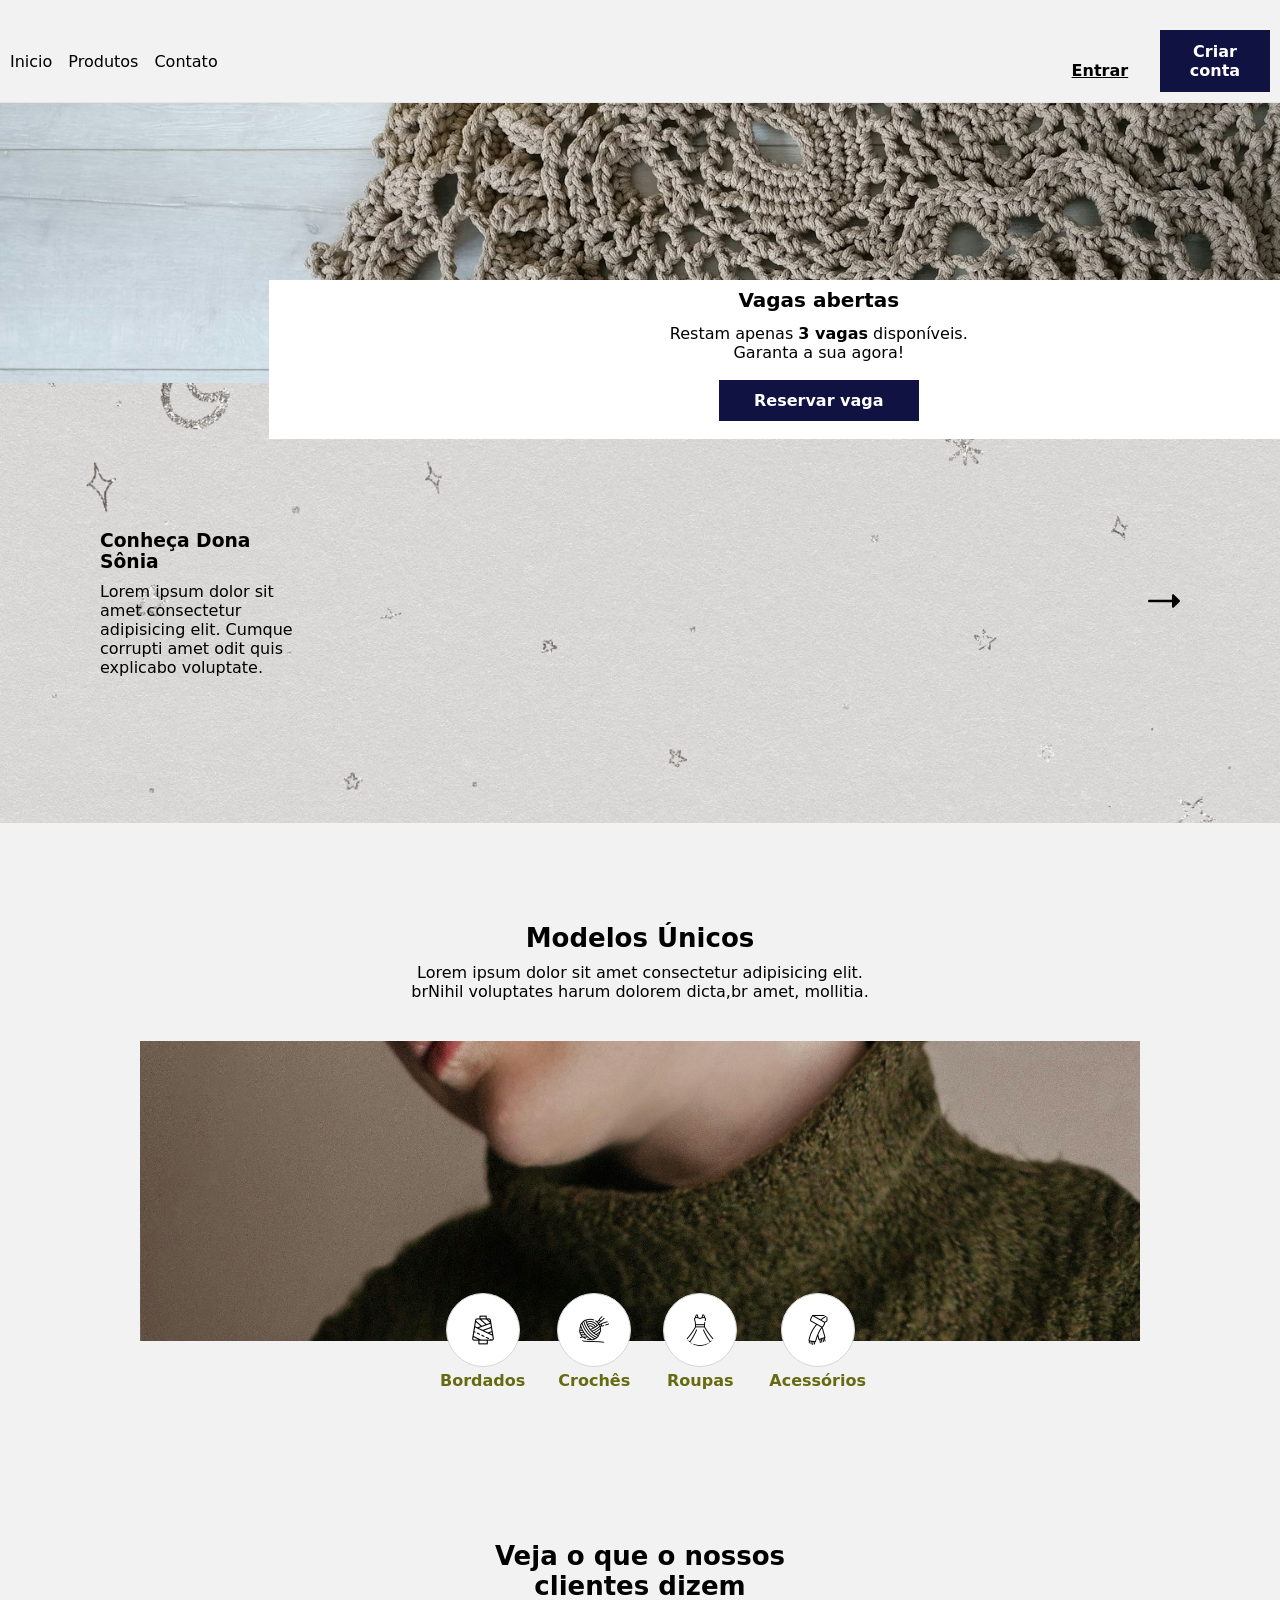
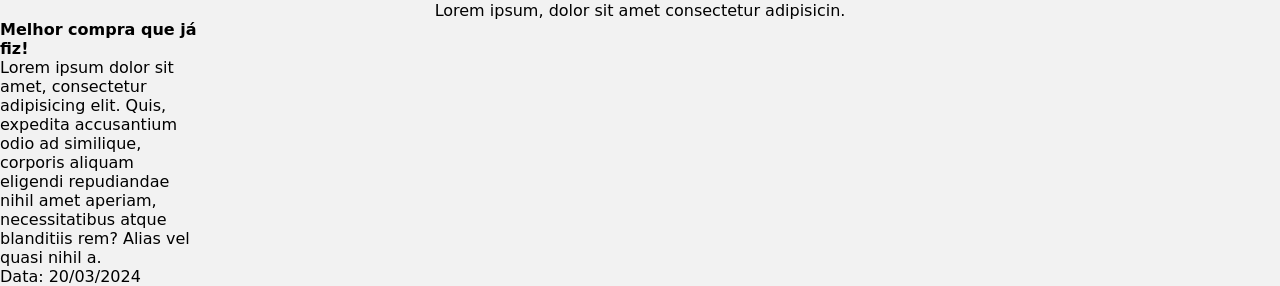
==== index.html @ 8e32d2d8 "passinho do jamal" ====
<!DOCTYPE html>
<html lang="pt-br">
<head>
    <meta charset="UTF-8">
    <meta http-equiv="X-UA-Compatible" content="IE=edge">
    <meta name="viewport" content="width=device-width, initial-scale=1.0">
    <script src="https://kit.fontawesome.com/988dc92aba.js" crossorigin="anonymous"></script>
    <link rel="stylesheet" href="estilo.css">
    <title>Dona Sônia</title>
</head>
<body>
    <header id="container_hero">
        <div class="left">
            <ul class="container_nav">
                <li><a href="#">Inicio</a></li>
                <li><a href="#">Produtos</a></li>
                <li><a href="#">Contato</a></li>
            </ul>
        </div>
        <div class="center_logo">
            <img src="img/8665705.jpg" alt="">
        </div>
        <div class="right">
            <a class="bt_entrar" href=""><button>Entrar</button></a>
            <a class="bt_criarConta" href=""><button>Criar conta</button></a>
        </div>
    </header>
    <main id="container_main">
        <div class="banner"></div><!--Fundo do Banner-->

        <!--Container vagas disponiveis-->
        <div class="container_vagas">
            <h4>Vagas abertas</h4>
            <p>Restam apenas <span class="dest_vagas">3 vagas</span> disponíveis. <br>
                Garanta a sua agora!
            </p>
            <a href="#" class="bt_medio"><button>Reservar vaga</button></a>
        </div> 
        <!--FIM Container vagas disponiveis-->

        <!--Container sobre-->
        <div class="container_sobre">
            <div class="left_textos">
                <h3>Conheça Dona Sônia</h3>
                <p>Lorem ipsum dolor sit amet consectetur adipisicing elit. Cumque corrupti amet odit quis explicabo voluptate.</p>
            </div>
            <div class="right_imgs">
                <ul class="imgs_sobre">
                    <li><img src="#" alt=""></li>
                    <li><img src="#" alt=""></li>
                    <li><img src="#" alt=""></li>
                </ul>
            </div>
            <span class="seta_direita"><img src="./img/arrow-alt-right.svg" alt="Seta direta de navegação"></span>
        </div>
        <!--Container modelos-->
        <div id="container_modelos">
            <div class="sub_text">
                <h3>Modelos Únicos</h3>
                <p>Lorem ipsum dolor sit amet consectetur adipisicing elit. <br>brNihil voluptates harum dolorem dicta,br amet, mollitia.</p>
            </div>

            <div class="img">
            <!--Carrosel de imagem dos produtos-->
            </div>

            <!--Container troca de imagem-->
            <div class="bt_modelos">
                <div id="bt_bordados" class="bt_icones">
                    <span class="icon"><img src="img/icones/bordados.png" alt=""></span>
                    <p>Bordados</p>
                </div>
                
                <div id="bt_croches" class="bt_icones">
                    <span class="icon"><img src="img/icones/wool.png" alt=""></span>
                    <p>Crochês</p>
                </div>

                <div id="bt_roupas" class="bt_icones">
                    <span class="icon"><img src="img/icones/dress.png" alt=""></span>
                    <p>Roupas</p>
                </div>

                <div id="bt_acessorios" class="bt_icones">
                    <span class="icon"><img src="img/icones/scarf.png" alt=""></span>
                    <p>Acessórios</p>
                </div>
            </div><!-- Fim bt modelos-->
            </div>
            <!-- Fim Container modelos-->

            <!--Container clientes-->
            <div id="container_clientes">
                <div class="sub_text">
                    <h3>Veja o que o nossos <br>clientes dizem</h3>
                    <p>Lorem ipsum, dolor sit amet consectetur adipisicin.</p>
                </div>
                <!--Container cards-->
                <div class="container_cards">
                    <div class="card_cliente"><!--Inicio card-->
                        <div class="img_info"><!--Lado esquerdo-->
                            <div class="header">
                                <span class="perfil"><img src="img/person.jpg" alt=""></span>
                                <span class="estrelas"><!--Icone esrelas--></span>
                            </div>
                            <img src="" alt="">
                        </div><!-- Fim Lado esquerdo-->
                        <div class="comentario"><!--Lado direito-->
                            <h4>Melhor compra que já fiz!</h4>
                            <p>Lorem ipsum dolor sit amet, consectetur adipisicing elit. Quis, expedita accusantium odio ad similique, corporis aliquam eligendi repudiandae nihil amet aperiam, necessitatibus atque blanditiis rem? Alias vel quasi nihil a.</p>
                            <span><p>Data: 20/03/2024</p></span>
                        </div><!--Fim Comentario e lado direito-->
                    </div><!--Fim Inicio card-->
                </div><!--Fim container_cards-->
            </div>
            <!--Fim Container clientes-->
    </main>
        
    <footer>

    </footer>
</body>
</html>
---- estilo.css ----
@charset "UTF-8";

*{
    margin: 0px;
    padding: 0px;
    font-family: system-ui, -apple-system, BlinkMacSystemFont, 'Segoe UI', Roboto, Oxygen, Ubuntu, Cantarell, 'Open Sans', 'Helvetica Neue', sans-serif;
}

body{
    max-width: 1600px;
    background-color: #F2F2F2;
    margin: 0 auto;
}

#container_hero{
    display: flex;
    justify-content: space-between;
    padding: 10px;
    align-items: center;
    border-bottom: 1px solid #E5E5E5;
    margin-top: 20px;
}

/*Esquerda - Menu*/
.container_nav{
    display: flex;
    gap: 1rem;
}

.container_nav li{
    list-style-type: none;
}

.container_nav li a{
    color: black;
    text-decoration: none;
}

.container_nav li a:hover{
    color: #191c80;
    font-weight: 600;
}

/*Centro - Logotipo*/
.center_logo img{
    width: 40px;
    border-radius: 99px;
}

/*Direita - Botões*/
.right button{
    color: white;
    border: none;
    padding: 10px;
    width: 110px;
    font-size: 16px;
    font-weight: 600;
}

.right .bt_entrar button{
    color: black;
    border: none;
    background-color: transparent;
    text-decoration: underline;
}

.right .bt_criarConta button{
    background-color: #101241;
    border: 2px solid #101241;
    transition: 0.5s;
}

.right .bt_criarConta button:hover{
    border: 2px solid #101241;
    background-color: transparent;
    color: #101241;
    font-weight: 600;
    cursor: pointer;
}

.right .bt_entrar button:hover{
    color: #191c80;
    cursor: pointer;
}

/*MAIN*/
/*Imagem banner topo*/
#container_main .banner{
    background-image: url(img/img-banner.jpg
    );
    background-size: cover;
    height: 280px;
    background-repeat: no-repeat;
    background-attachment: fixed;
    position: relative;
}

/*Seção Vagas disponiveis*/
.container_vagas{
    text-align: center;
    background-color: white;
    margin: 0 auto;
    padding: 8px 0px 18px 0px;
    position: absolute;
    top: 280px;
    left: 21%;
    width: 1100px;
}

.container_vagas .dest_vagas{
    font-weight: 600;
}

.container_vagas h4{
    font-size: 20px;
}

.container_vagas p{
    margin: 12px 0px 18px 0pc;
}

.container_vagas .bt_medio, .bt_medio button{
    width: 200px;
    cursor: pointer;
}

.container_vagas .bt_medio button{
    background-color: #101241;
    border: 1px solid #101241;
    color: white;
    padding: 10px 0px;
    font-size: 16px;
    font-weight: 600;
    transition: 0.5s;
}

.container_vagas .bt_medio button:hover{
    background-color: transparent;
    border: 1px solid #101241;
    color: #101241;
}

/*Seção Sobre Donia Sonia*/
.container_sobre .left_textos{
    width: 200px;
}

.container_sobre .left_textos p{
    margin-top: 10px;
}

/*Fundo com imagem*/
.container_sobre{
    background-image: url(img/background\ teste\ 2.jpg);
    background-position: center center;
    background-size: cover;
    background-repeat: no-repeat;
    display: flex;
    justify-content: space-between;
    padding: 0px 100px;
    height: 440px;
    align-items: center;
    margin-bottom: 100px;
}

.container_sobre ul{
    display: flex;
    gap: 1rem;
}

.container_sobre li{
    list-style-type: none;
}

.container_sobre .seta_direita img{
    width: 32px;
}

/*Seção Modelos*/
#container_modelos{
     width: 1000px;
     margin: 0 auto;
     position: relative;
}

#container_modelos h3{
    font-size: 26px;
}

#container_modelos .img{
    height: 300px;
    background-image: url(img/background\ modelos.jpg);
    background-position: top center;
    background-size: cover;
    position: relative;
}

#container_modelos .sub_text{
    text-align: center;
    margin-bottom: 40px;
}

#container_modelos .sub_text h3{
    margin-bottom: 10px;
}

.bt_modelos{
    display: flex;
    gap: 2rem;
    position: absolute;
    top: 370px;
    left: 30%;
}

.bt_modelos .bt_icones{
    text-align: center;
}

.bt_modelos .bt_icones img{
    width: 32px;
    margin: 0 auto;
    padding: 20px;
    border-radius: 99px;
    border: 1px solid #D6D6D6;
    background-color: white;
}

.bt_modelos .bt_icones p{
    font-weight: 600;
    color: #666A10;
}

/*Seção Clientes*/
#container_clientes{
    margin-top: 200px;
}

#container_clientes .sub_text{
    text-align: center;
}

#container_clientes .sub_text h3{
    font-size: 26px;
}

#container_clientes .card_cliente{
    display: flex;
    width: 200px;
}

#container_clientes .perfil img{
    width: 10%;
    border-radius: 99px;
}
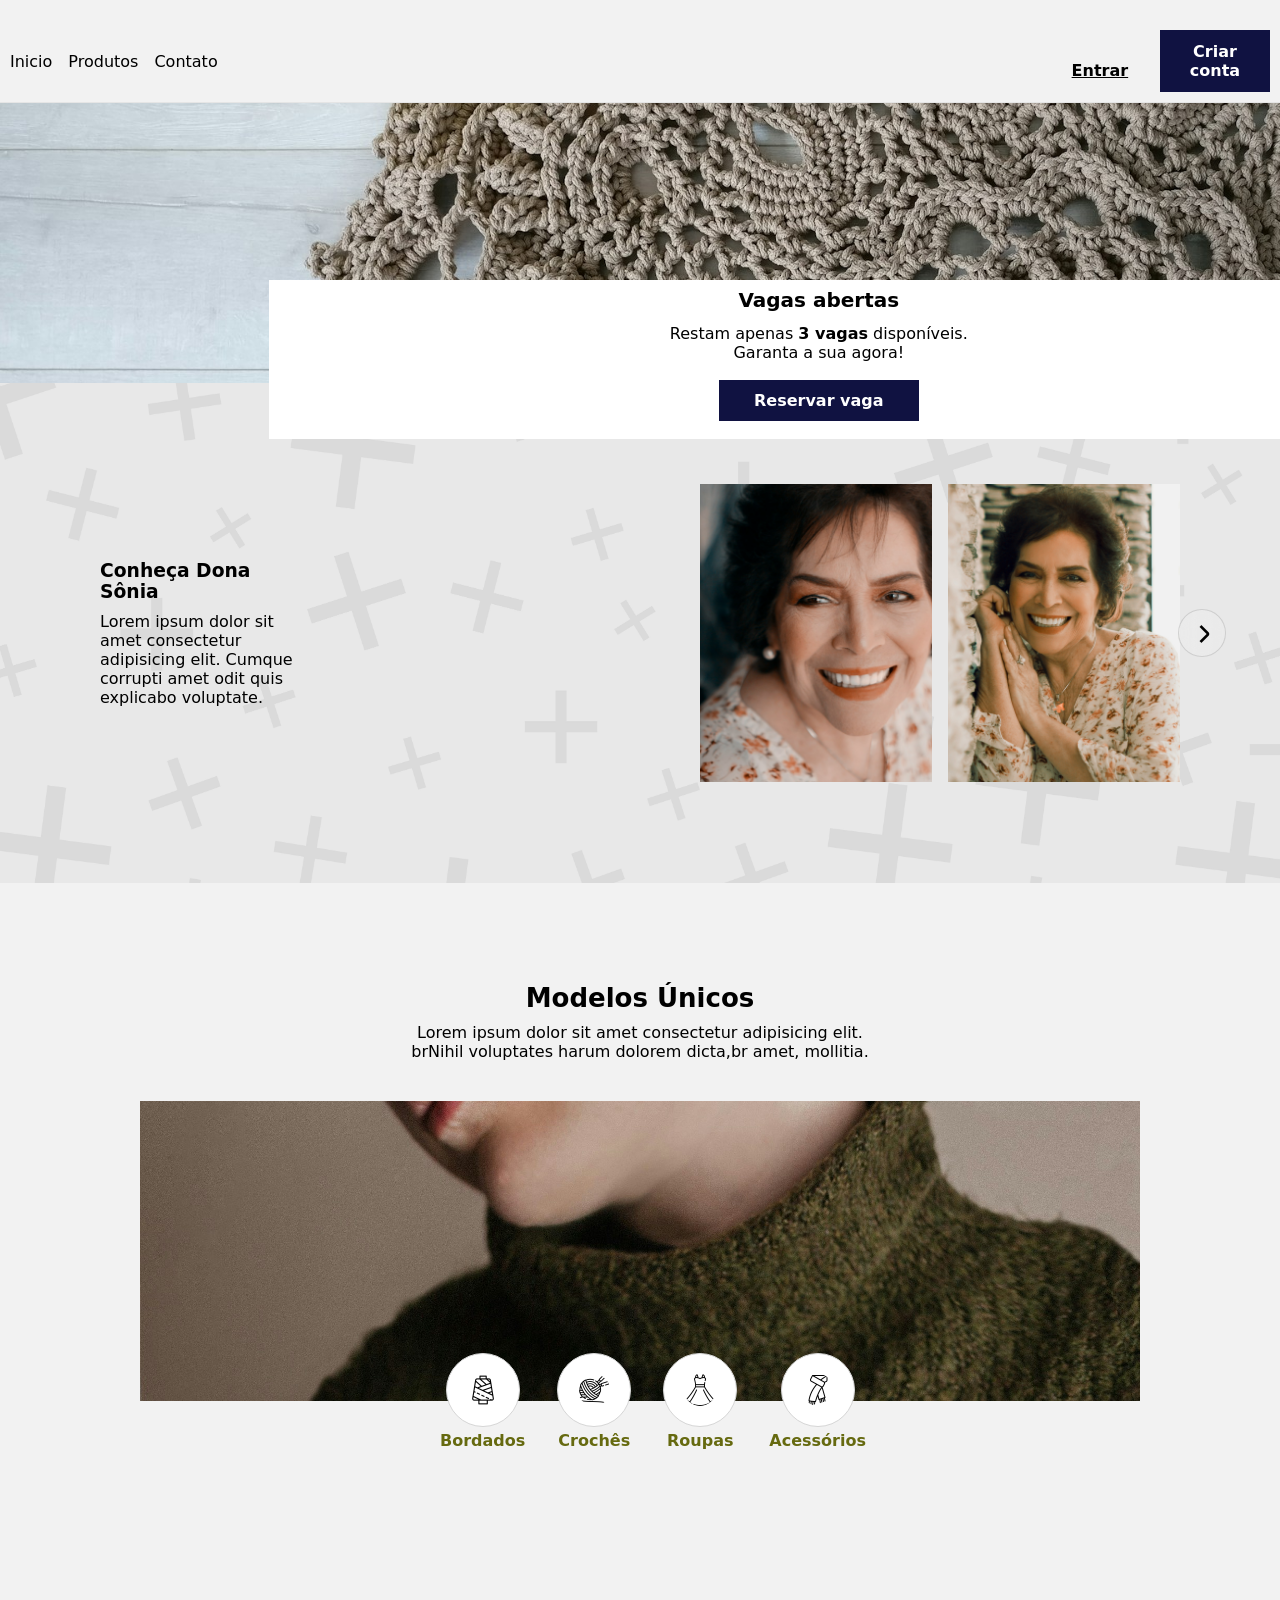
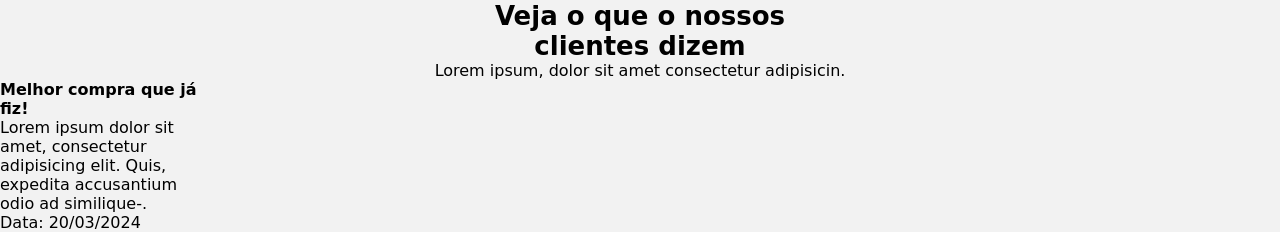
==== commit 3958c579: "fds" ====
--- a/index.html
+++ b/index.html
@@ -46,12 +46,11 @@
             </div>
             <div class="right_imgs">
                 <ul class="imgs_sobre">
-                    <li><img src="#" alt=""></li>
-                    <li><img src="#" alt=""></li>
-                    <li><img src="#" alt=""></li>
+                    <li><img src="img/Dona sonia/luis-machado-nCGl8FrGHb0-unsplash.jpg" alt=""></li>
+                    <li><img src="img/Dona sonia/luis-machado-zTOVff6vnMo-unsplash.jpg" alt=""></li>
                 </ul>
             </div>
-            <span class="seta_direita"><img src="./img/arrow-alt-right.svg" alt="Seta direta de navegação"></span>
+            <span class="seta_direita"><img src="img/icones/angle-small-right.png" alt="Seta direta de navegação"></span>
         </div>
         <!--Container modelos-->
         <div id="container_modelos">
@@ -107,7 +106,7 @@
                         </div><!-- Fim Lado esquerdo-->
                         <div class="comentario"><!--Lado direito-->
                             <h4>Melhor compra que já fiz!</h4>
-                            <p>Lorem ipsum dolor sit amet, consectetur adipisicing elit. Quis, expedita accusantium odio ad similique, corporis aliquam eligendi repudiandae nihil amet aperiam, necessitatibus atque blanditiis rem? Alias vel quasi nihil a.</p>
+                            <p>Lorem ipsum dolor sit amet, consectetur adipisicing elit. Quis, expedita accusantium odio ad similique-.</p>
                             <span><p>Data: 20/03/2024</p></span>
                         </div><!--Fim Comentario e lado direito-->
                     </div><!--Fim Inicio card-->
--- a/estilo.css
+++ b/estilo.css
@@ -105,6 +105,7 @@
     top: 280px;
     left: 21%;
     width: 1100px;
+    z-index: 1000;
 }
 
 .container_vagas .dest_vagas{
@@ -141,6 +142,32 @@
 }
 
 /*Seção Sobre Donia Sonia*/
+.container_sobre{
+    position: relative;
+}
+
+.container_sobre .seta_direita{
+    position: absolute;
+    left: 92%;
+    background-color: rgba(255, 255, 255, 0.12);
+    backdrop-filter: blur(10px);
+    padding: 8px;
+    border-radius: 99px;
+    border: 1px solid rgba(0, 0, 0, 0.12);
+    height: 30px;
+    width: 30px;
+    cursor: pointer;
+}
+
+.container_sobre .seta_direita:hover{
+    background-color: rgba(245, 235, 235);
+    backdrop-filter: blur(10px);
+}
+
+.container_sobre .seta_direita img{
+    width: 2px;
+}
+
 .container_sobre .left_textos{
     width: 200px;
 }
@@ -149,16 +176,28 @@
     margin-top: 10px;
 }
 
+.container_sobre .right_imgs{
+    width: 480px;
+    overflow: hidden;
+}
+
+.container_sobre .right_imgs img{
+    width: 100%;
+    height: 100%;
+    object-fit: cover;
+}
+
 /*Fundo com imagem*/
 .container_sobre{
-    background-image: url(img/background\ teste\ 2.jpg);
+    background-image: url(img/background\ 2.jpg);
     background-position: center center;
+
     background-size: cover;
     background-repeat: no-repeat;
     display: flex;
     justify-content: space-between;
     padding: 0px 100px;
-    height: 440px;
+    height: 500px;
     align-items: center;
     margin-bottom: 100px;
 }
@@ -253,20 +292,3 @@
     border-radius: 99px;
 }
 
-
-
-
-
-
-
-
-
-
-
-
-
-
-
-
-
-
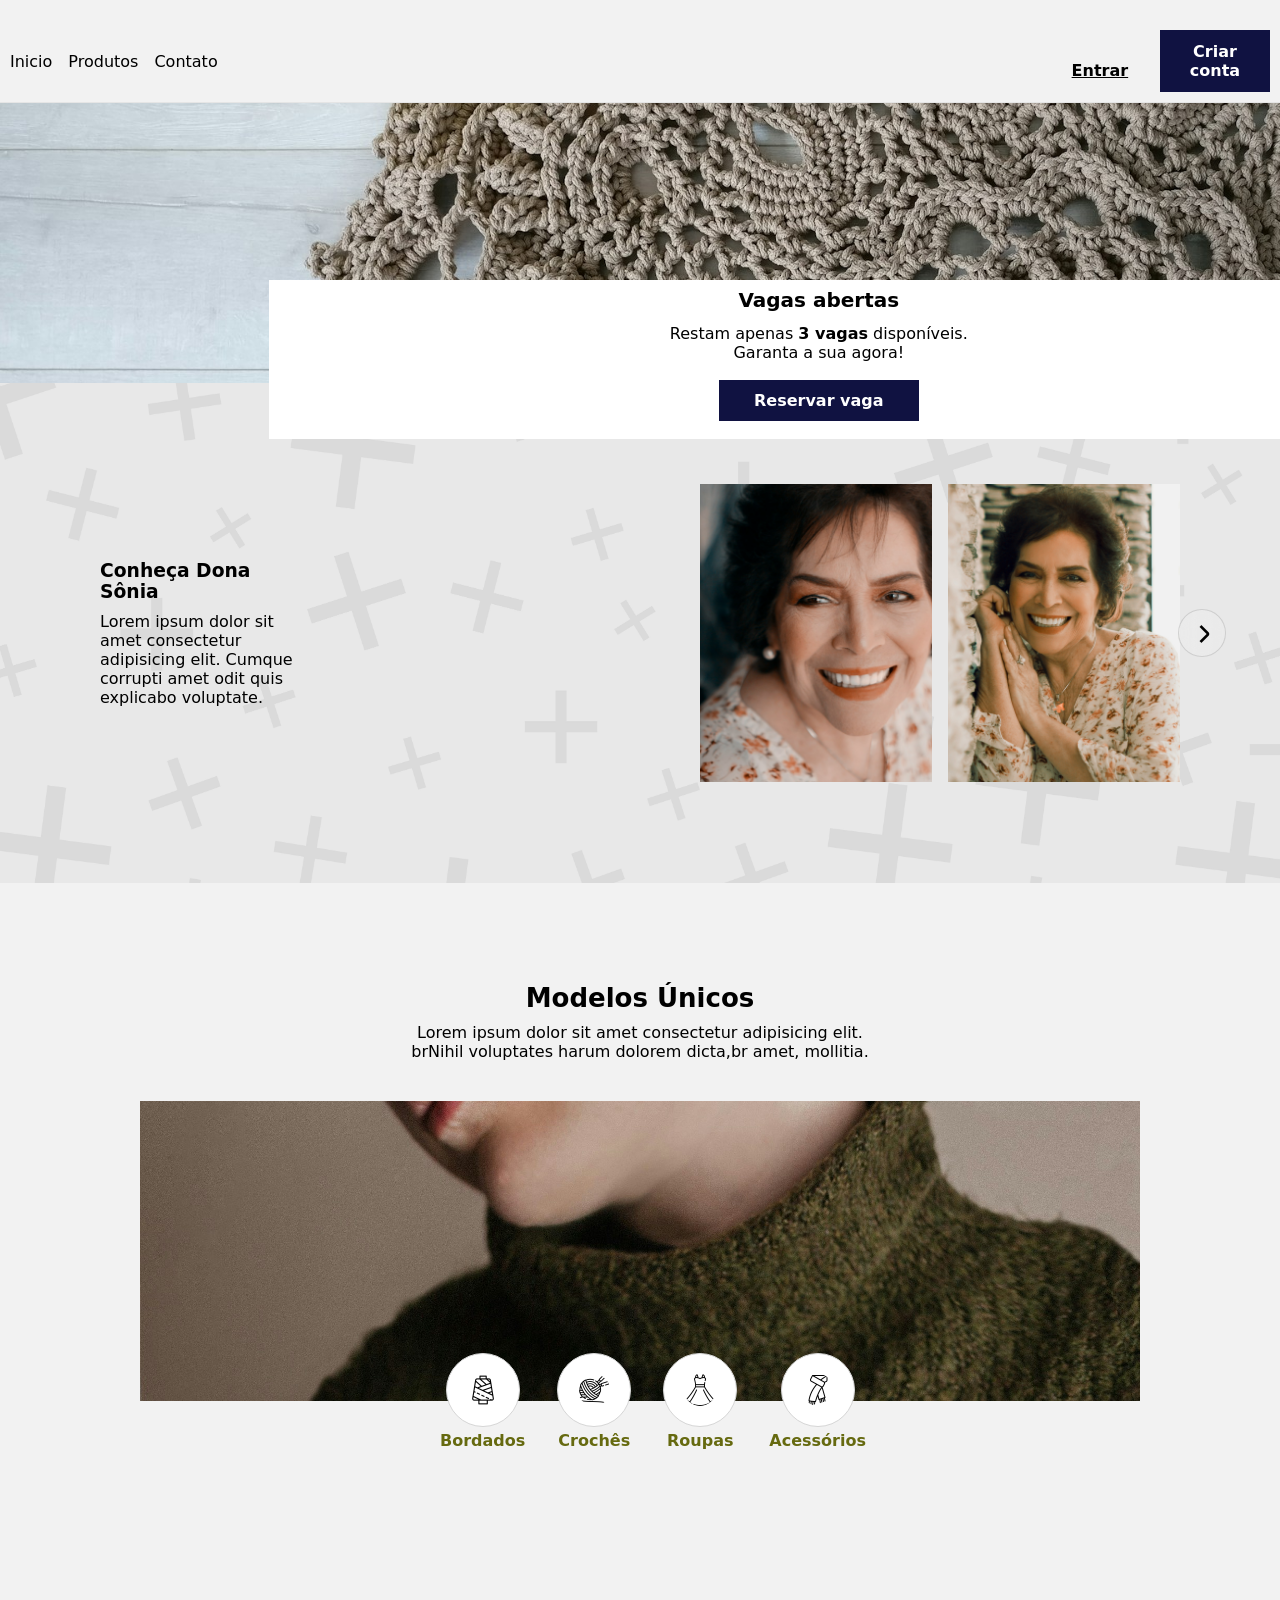
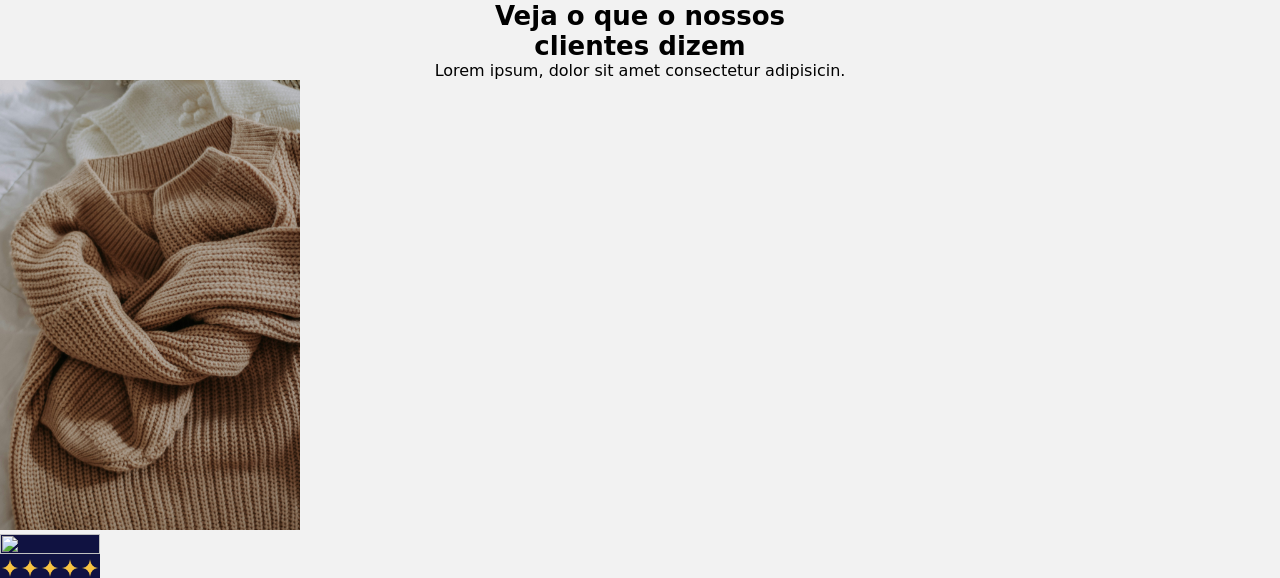
==== commit 3b2ff607: "atualizacoes" ====
--- a/index.html
+++ b/index.html
@@ -98,16 +98,18 @@
                 <div class="container_cards">
                     <div class="card_cliente"><!--Inicio card-->
                         <div class="img_info"><!--Lado esquerdo-->
+                            <div class="img_comentario"><img src="img/pack_001/comentarios/sueter comentario 1.jpg" alt=""></div>
                             <div class="header">
-                                <span class="perfil"><img src="img/person.jpg" alt=""></span>
-                                <span class="estrelas"><!--Icone esrelas--></span>
+                                <!--Perfil-->
+                                <span class="perfil"><img src="img/pack_001/persons/person.jpg" alt=""></span>
+                                <!--Estrelas-->
+                                <span class="estrelas"><img src="img/icones/estrela.png" alt=""> <img src="img/icones/estrela.png" alt=""> <img src="img/icones/estrela.png" alt=""> <img src="img/icones/estrela.png" alt=""> <img src="img/icones/estrela.png" alt=""></span>
                             </div>
-                            <img src="" alt="">
                         </div><!-- Fim Lado esquerdo-->
-                        <div class="comentario"><!--Lado direito-->
+                        <!--<div class="comentario">--Lado direito
                             <h4>Melhor compra que já fiz!</h4>
                             <p>Lorem ipsum dolor sit amet, consectetur adipisicing elit. Quis, expedita accusantium odio ad similique-.</p>
-                            <span><p>Data: 20/03/2024</p></span>
+                            <span><p>Data: 20/03/2024</p></span>-->
                         </div><!--Fim Comentario e lado direito-->
                     </div><!--Fim Inicio card-->
                 </div><!--Fim container_cards-->
--- a/estilo.css
+++ b/estilo.css
@@ -86,8 +86,7 @@
 /*MAIN*/
 /*Imagem banner topo*/
 #container_main .banner{
-    background-image: url(img/img-banner.jpg
-    );
+    background-image: url(img/pack_002/img-banner.jpg);
     background-size: cover;
     height: 280px;
     background-repeat: no-repeat;
@@ -189,7 +188,7 @@
 
 /*Fundo com imagem*/
 .container_sobre{
-    background-image: url(img/background\ 2.jpg);
+    background-image: url(img/pack_002/background\ 2.jpg);
     background-position: center center;
 
     background-size: cover;
@@ -228,7 +227,7 @@
 
 #container_modelos .img{
     height: 300px;
-    background-image: url(img/background\ modelos.jpg);
+    background-image: url(img/pack_002/background\ modelos.jpg);
     background-position: top center;
     background-size: cover;
     position: relative;
@@ -273,7 +272,7 @@
 #container_clientes{
     margin-top: 200px;
 }
-
+/*subtitulo e texto*/
 #container_clientes .sub_text{
     text-align: center;
 }
@@ -281,14 +280,51 @@
 #container_clientes .sub_text h3{
     font-size: 26px;
 }
-
+/*card unico*/
 #container_clientes .card_cliente{
     display: flex;
     width: 200px;
 }
+#container_clientes .img_info{
+    
+}
+
+#container_clientes .img_comentario{
+    position: relative;
+    width: 300px;
+}
+
+#container_clientes .img_comentario img{
+    width: 100%;
+    height: 100%;
+    object-fit: cover;
+}
+
+#container_clientes .header{
+    position: absolute;
+    background-color: #101241;
+}
+
+#container_clientes .perfil{
+    width: 20px;
+    height: 20px;
+    border-radius: 99px;
+    overflow: hidden;
+}
 
 #container_clientes .perfil img{
-    width: 10%;
-    border-radius: 99px;
-}
-
+    width: 100%;
+    height: 100%;
+    object-fit: cover;
+}
+
+#container_clientes .estrelas{
+    display: flex;
+}
+
+#container_clientes .estrelas img{
+    width: 20px;
+}
+ 
+
+
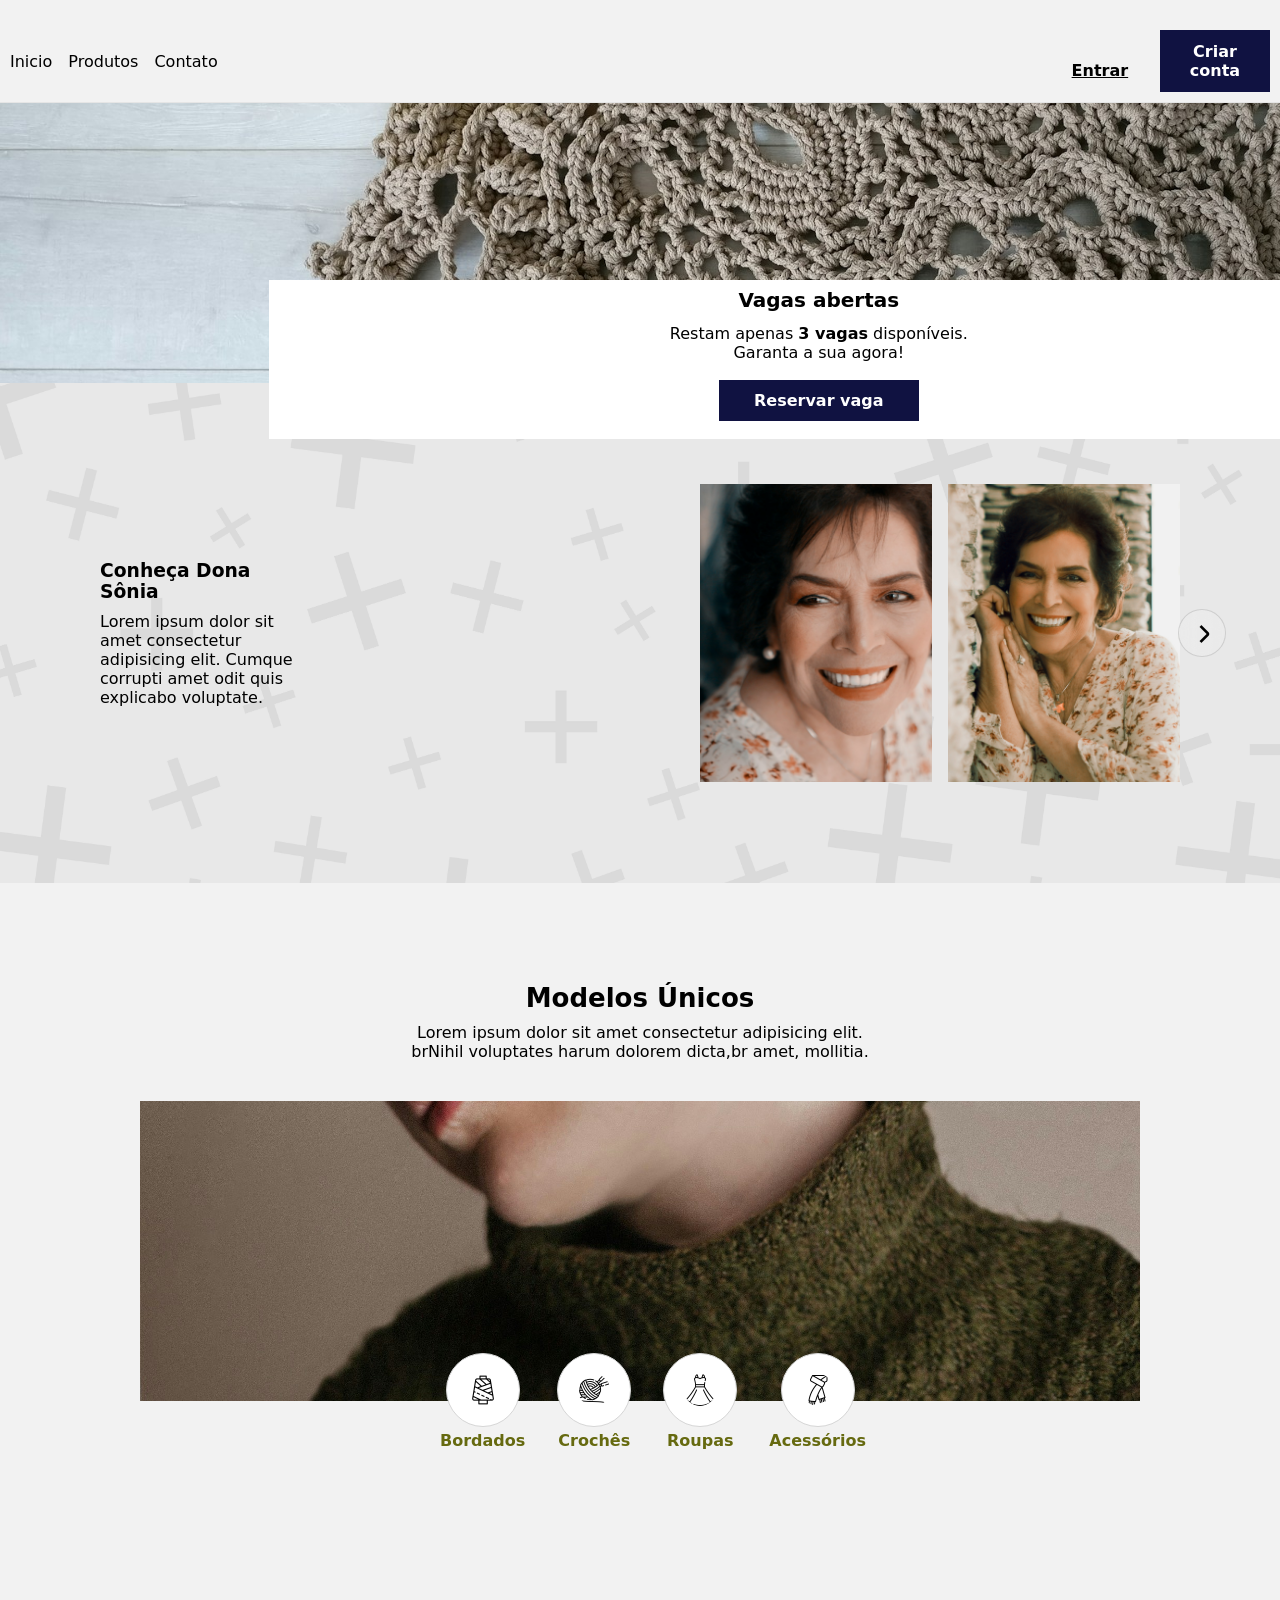
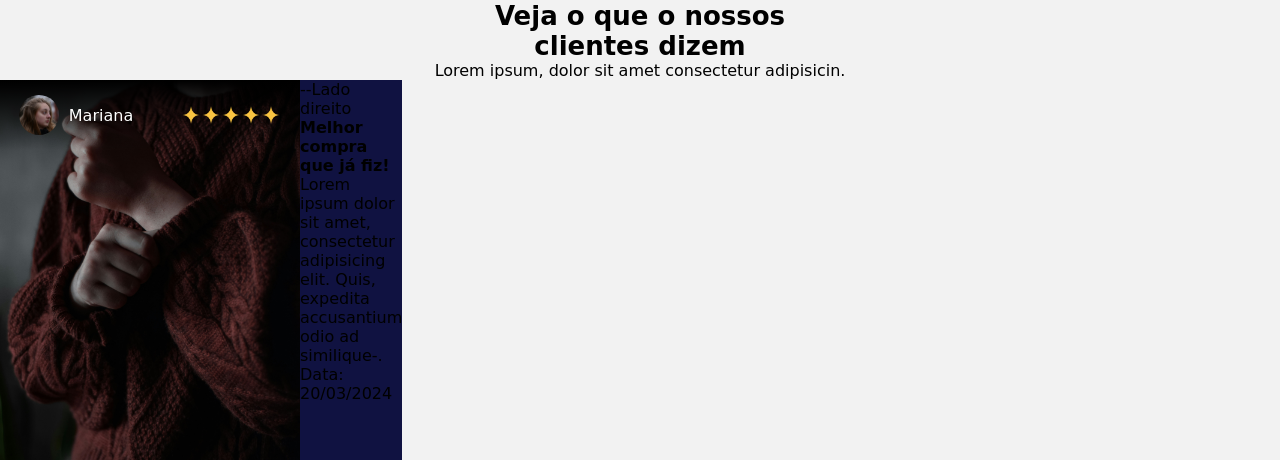
==== commit fc38ede8: "holy shit" ====
--- a/index.html
+++ b/index.html
@@ -98,18 +98,18 @@
                 <div class="container_cards">
                     <div class="card_cliente"><!--Inicio card-->
                         <div class="img_info"><!--Lado esquerdo-->
-                            <div class="img_comentario"><img src="img/pack_001/comentarios/sueter comentario 1.jpg" alt=""></div>
-                            <div class="header">
+                            <div class="img_comentario"><img src="img/pack_001/comentarios/sueter comentario 3.jpg" alt="">
+                            <div class="header"><!--Topo da imagem comentada-->
                                 <!--Perfil-->
-                                <span class="perfil"><img src="img/pack_001/persons/person.jpg" alt=""></span>
+                                <span class="perfil"><img src="img/pack_001/persons/person 2.jpg" alt=""><span class="nome_user">Mariana</span></span>
                                 <!--Estrelas-->
                                 <span class="estrelas"><img src="img/icones/estrela.png" alt=""> <img src="img/icones/estrela.png" alt=""> <img src="img/icones/estrela.png" alt=""> <img src="img/icones/estrela.png" alt=""> <img src="img/icones/estrela.png" alt=""></span>
-                            </div>
+                            </div> </div>
                         </div><!-- Fim Lado esquerdo-->
-                        <!--<div class="comentario">--Lado direito
+                        <div class="comentario">--Lado direito
                             <h4>Melhor compra que já fiz!</h4>
                             <p>Lorem ipsum dolor sit amet, consectetur adipisicing elit. Quis, expedita accusantium odio ad similique-.</p>
-                            <span><p>Data: 20/03/2024</p></span>-->
+                            <span><p>Data: 20/03/2024</p></span>
                         </div><!--Fim Comentario e lado direito-->
                     </div><!--Fim Inicio card-->
                 </div><!--Fim container_cards-->
--- a/estilo.css
+++ b/estilo.css
@@ -272,6 +272,7 @@
 #container_clientes{
     margin-top: 200px;
 }
+
 /*subtitulo e texto*/
 #container_clientes .sub_text{
     text-align: center;
@@ -292,6 +293,8 @@
 #container_clientes .img_comentario{
     position: relative;
     width: 300px;
+    height: 380px;
+    display: flex;
 }
 
 #container_clientes .img_comentario img{
@@ -301,21 +304,30 @@
 }
 
 #container_clientes .header{
+    background-image: linear-gradient(to bottom, rgb(0, 0, 0), rgba(0, 0, 0, 0));
+    width: 280px;
+    height: 50px;
     position: absolute;
-    background-color: #101241;
+    display: flex;
+    gap: 3rem;
+    padding: 10px;
+    justify-content: center;
 }
 
 #container_clientes .perfil{
-    width: 20px;
-    height: 20px;
     border-radius: 99px;
     overflow: hidden;
+    display: flex;
+    align-items: center;
+    gap: 10px;
+    color: white;
 }
 
 #container_clientes .perfil img{
-    width: 100%;
-    height: 100%;
+    width: 40px;
+    height: 40px;
     object-fit: cover;
+    border-radius: 99px;
 }
 
 #container_clientes .estrelas{
@@ -324,7 +336,10 @@
 
 #container_clientes .estrelas img{
     width: 20px;
-}
- 
-
-
+    object-fit: contain;
+}
+
+#container_clientes .comentario{
+    background-color: #101241;
+
+}
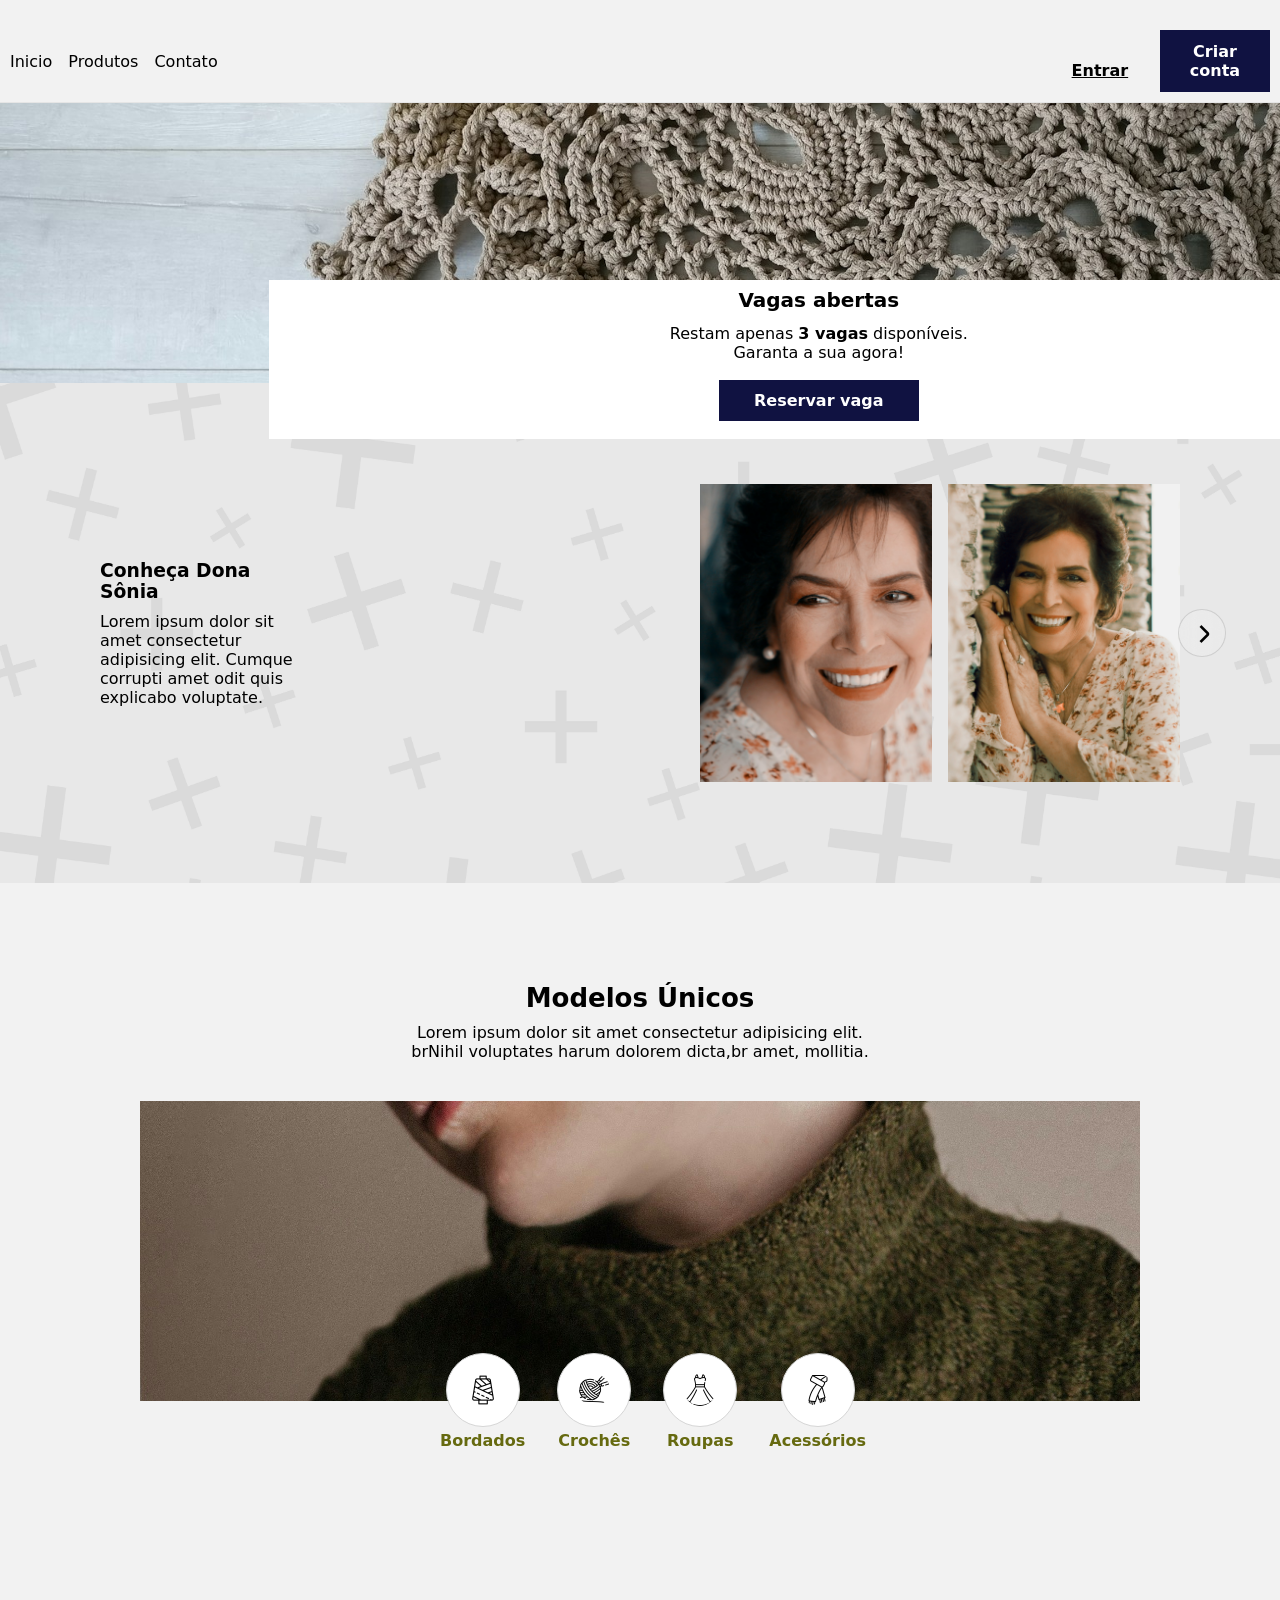
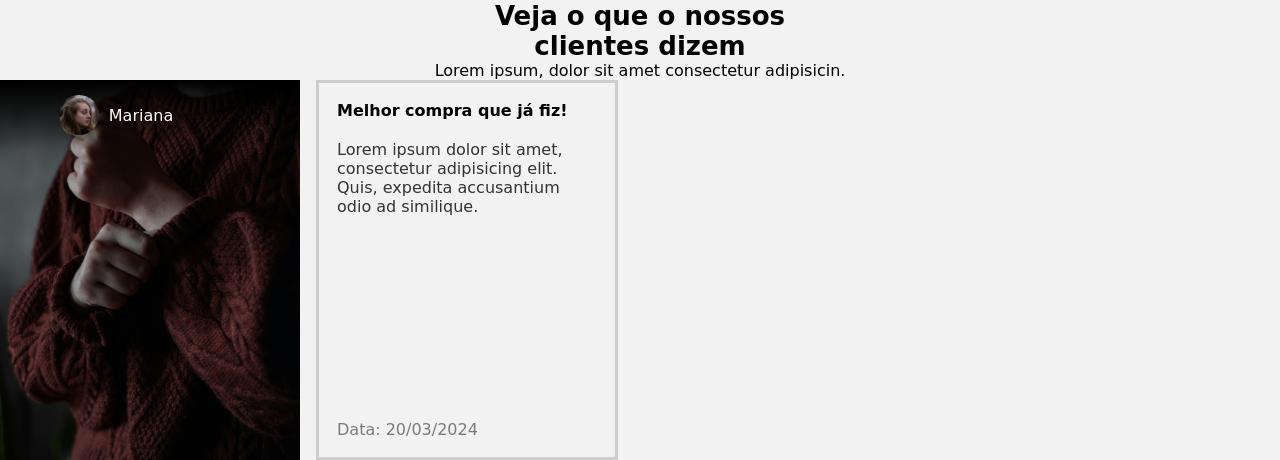
==== commit 268e3c74: "bunda" ====
--- a/index.html
+++ b/index.html
@@ -101,15 +101,17 @@
                             <div class="img_comentario"><img src="img/pack_001/comentarios/sueter comentario 3.jpg" alt="">
                             <div class="header"><!--Topo da imagem comentada-->
                                 <!--Perfil-->
-                                <span class="perfil"><img src="img/pack_001/persons/person 2.jpg" alt=""><span class="nome_user">Mariana</span></span>
+                                <span class="perfil"><img src="img/pack_001/persons/person 2.jpg" alt=""><span class="nome_user"><p>Mariana</p></span></span>
                                 <!--Estrelas-->
-                                <span class="estrelas"><img src="img/icones/estrela.png" alt=""> <img src="img/icones/estrela.png" alt=""> <img src="img/icones/estrela.png" alt=""> <img src="img/icones/estrela.png" alt=""> <img src="img/icones/estrela.png" alt=""></span>
+                                <span class="estrelas"><i class="fa-solid fa-star"></i><i class="fa-solid fa-star"></i><i class="fa-solid fa-star"></i><i class="fa-solid fa-star"></i><i class="fa-solid fa-star"></i></span>
                             </div> </div>
                         </div><!-- Fim Lado esquerdo-->
-                        <div class="comentario">--Lado direito
-                            <h4>Melhor compra que já fiz!</h4>
-                            <p>Lorem ipsum dolor sit amet, consectetur adipisicing elit. Quis, expedita accusantium odio ad similique-.</p>
-                            <span><p>Data: 20/03/2024</p></span>
+                        <div class="comentario"><!--Lado direito-->
+                            <div class="topo_comentario">
+                                <h4>Melhor compra que já fiz!</h4>
+                                <p>Lorem ipsum dolor sit amet, consectetur adipisicing elit. Quis, expedita accusantium odio ad similique.</p>
+                            </div>
+                            <span class="data_publi"><p>Data: 20/03/2024</p></span>
                         </div><!--Fim Comentario e lado direito-->
                     </div><!--Fim Inicio card-->
                 </div><!--Fim container_cards-->
--- a/estilo.css
+++ b/estilo.css
@@ -284,7 +284,6 @@
 /*card unico*/
 #container_clientes .card_cliente{
     display: flex;
-    width: 200px;
 }
 #container_clientes .img_info{
     
@@ -330,16 +329,35 @@
     border-radius: 99px;
 }
 
+#container_clientes .perfil p{
+    font-weight: 500;
+}
+
 #container_clientes .estrelas{
     display: flex;
-}
-
-#container_clientes .estrelas img{
-    width: 20px;
-    object-fit: contain;
+    align-items: center;
+    gap: 5px;
+}
+
+#container_clientes .estrelas i{
+    color: #F3E680;
 }
 
 #container_clientes .comentario{
-    background-color: #101241;
-
+    border: 3px solid #CDCDCD;
+    width: 260px;
+    margin-left: 16px;
+    padding: 18px;
+    display: flex;
+    flex-direction: column;
+    justify-content: space-between;
+}
+
+#container_clientes .comentario p{
+    color: #333333;
+    margin-top: 20px;
+}
+
+#container_clientes .comentario span p{
+    color: #7A7A7A;
 }
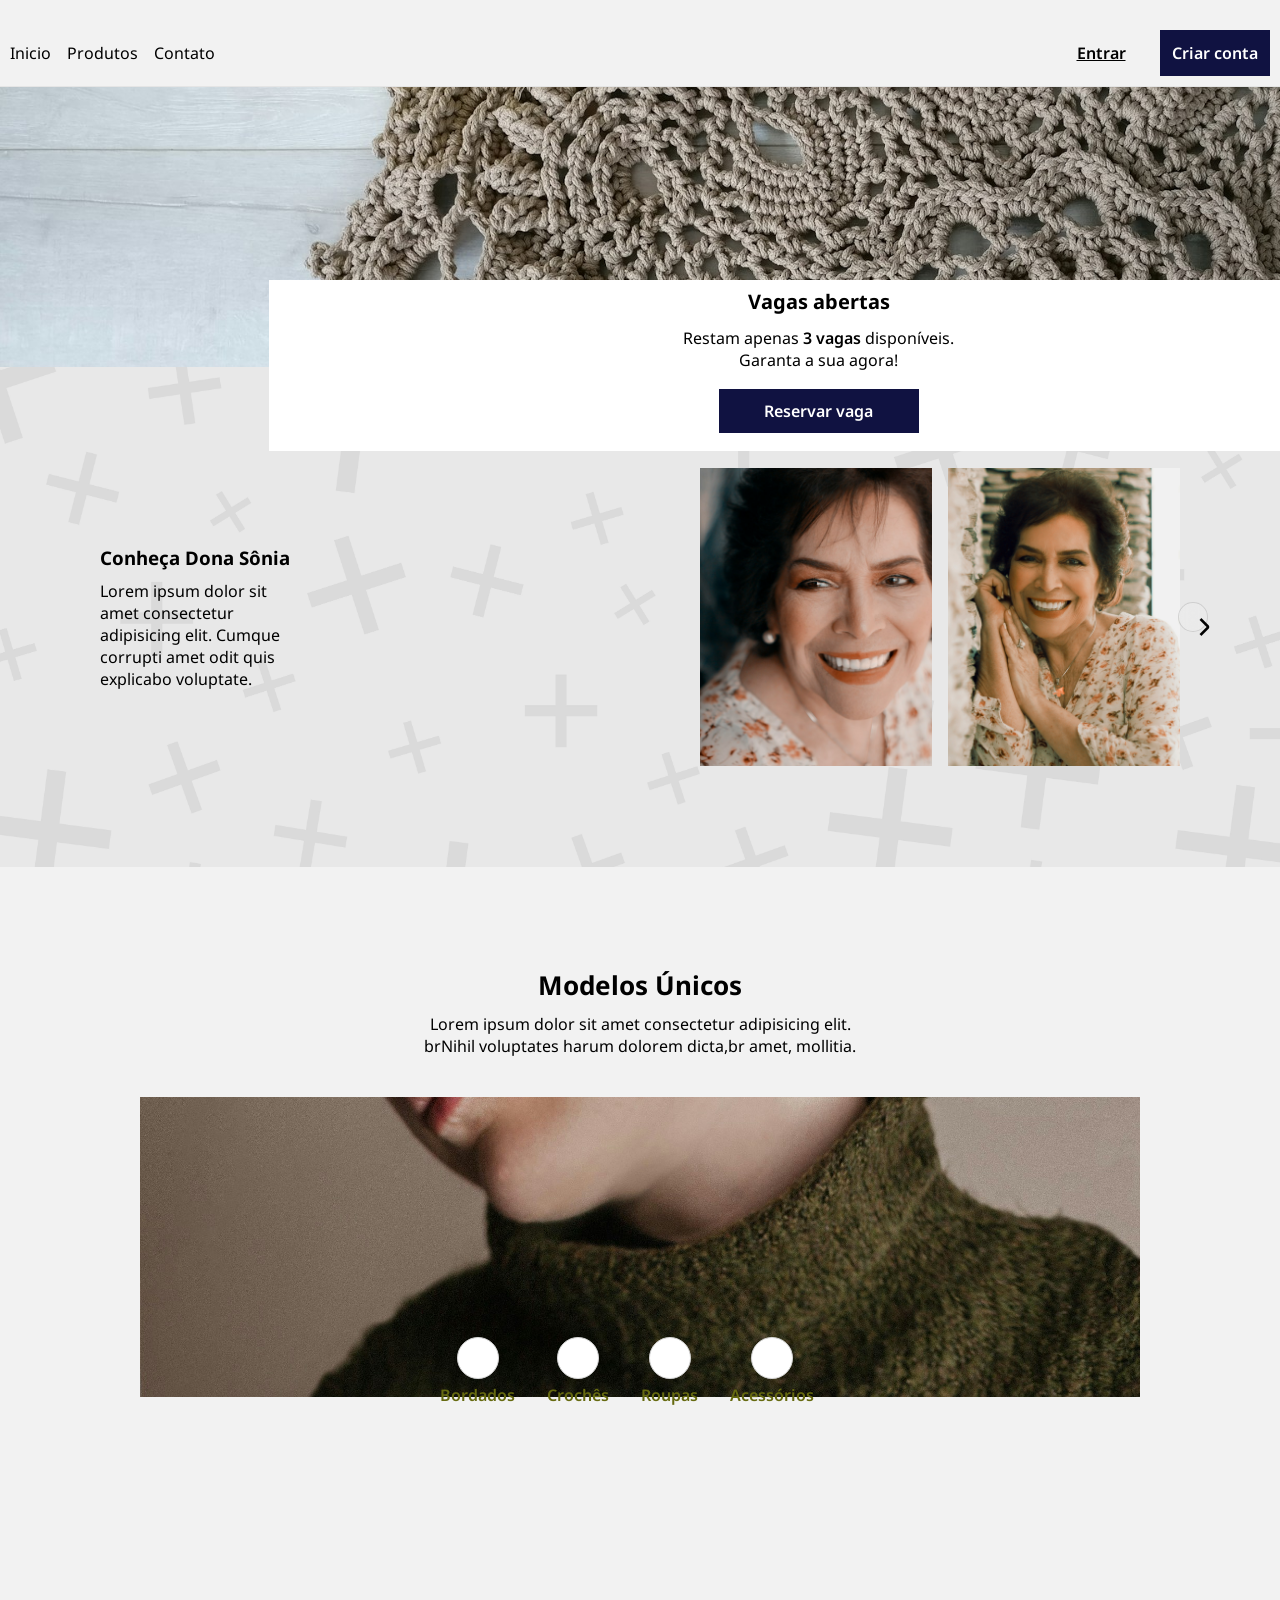
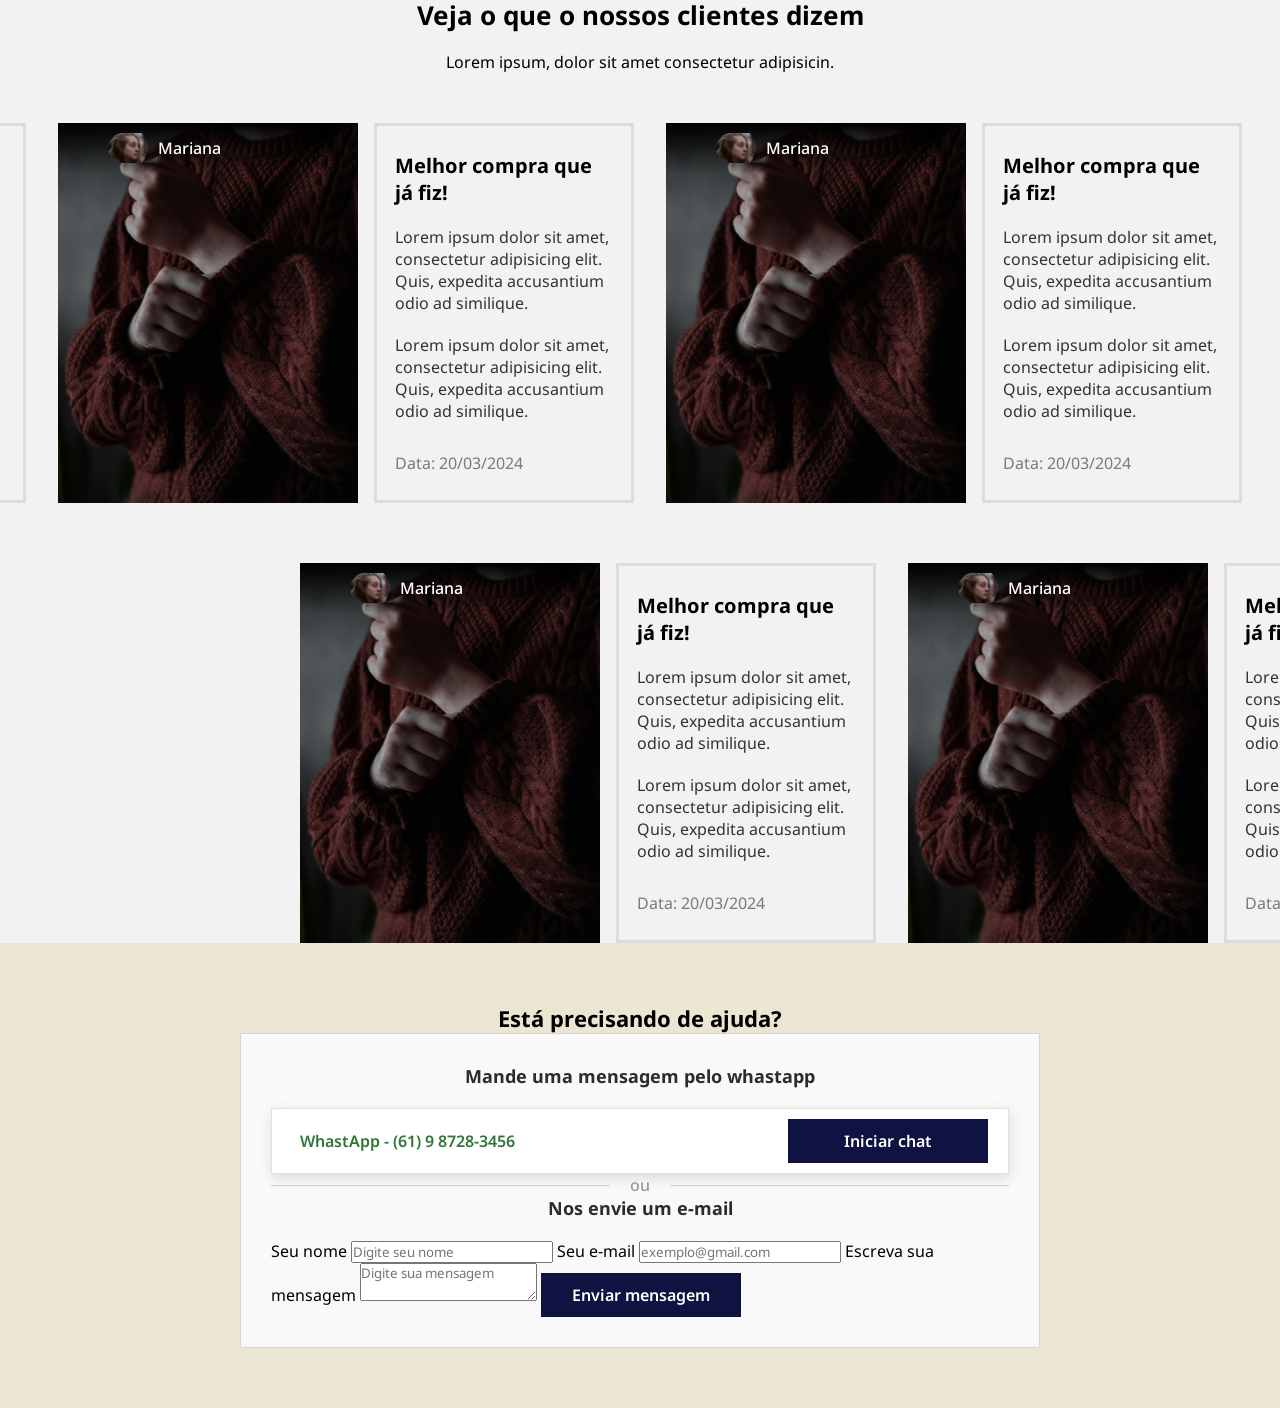
==== commit 117b6041: "de hoje ta pago" ====
--- a/index.html
+++ b/index.html
@@ -31,7 +31,7 @@
         <!--Container vagas disponiveis-->
         <div class="container_vagas">
             <h4>Vagas abertas</h4>
-            <p>Restam apenas <span class="dest_vagas">3 vagas</span> disponíveis. <br>
+            <p>Restam apenas <span class="dest_vagas">3 vagas</span> disponíveis.<br>
                 Garanta a sua agora!
             </p>
             <a href="#" class="bt_medio"><button>Reservar vaga</button></a>
@@ -91,32 +91,162 @@
             <!--Container clientes-->
             <div id="container_clientes">
                 <div class="sub_text">
-                    <h3>Veja o que o nossos <br>clientes dizem</h3>
+                    <h3>Veja o que o nossos clientes dizem</h3>
                     <p>Lorem ipsum, dolor sit amet consectetur adipisicin.</p>
                 </div>
                 <!--Container cards-->
                 <div class="container_cards">
-                    <div class="card_cliente"><!--Inicio card-->
-                        <div class="img_info"><!--Lado esquerdo-->
-                            <div class="img_comentario"><img src="img/pack_001/comentarios/sueter comentario 3.jpg" alt="">
-                            <div class="header"><!--Topo da imagem comentada-->
-                                <!--Perfil-->
-                                <span class="perfil"><img src="img/pack_001/persons/person 2.jpg" alt=""><span class="nome_user"><p>Mariana</p></span></span>
-                                <!--Estrelas-->
-                                <span class="estrelas"><i class="fa-solid fa-star"></i><i class="fa-solid fa-star"></i><i class="fa-solid fa-star"></i><i class="fa-solid fa-star"></i><i class="fa-solid fa-star"></i></span>
-                            </div> </div>
-                        </div><!-- Fim Lado esquerdo-->
-                        <div class="comentario"><!--Lado direito-->
-                            <div class="topo_comentario">
-                                <h4>Melhor compra que já fiz!</h4>
-                                <p>Lorem ipsum dolor sit amet, consectetur adipisicing elit. Quis, expedita accusantium odio ad similique.</p>
-                            </div>
-                            <span class="data_publi"><p>Data: 20/03/2024</p></span>
-                        </div><!--Fim Comentario e lado direito-->
-                    </div><!--Fim Inicio card-->
+                    <div class="grid_topo"><!--Linha grid de cima-->
+                        <div id="cliente01" class="card_cliente"><!--Inicio card-->
+                            <div class="img_info"><!--Lado esquerdo-->
+                                <div class="img_comentario"><img src="img/pack_001/comentarios/sueter comentario 3.jpg" alt="">
+                                <div class="header"><!--Topo da imagem comentada-->
+                                    <!--Perfil-->
+                                    <span class="perfil"><img src="img/pack_001/persons/person 2.jpg" alt=""><span class="nome_user"><p>Mariana</p></span></span>
+                                    <!--Estrelas-->
+                                    <span class="estrelas"><i class="fa-solid fa-star"></i><i class="fa-solid fa-star"></i><i class="fa-solid fa-star"></i><i class="fa-solid fa-star"></i><i class="fa-solid fa-star"></i></span>
+                                </div> </div>
+                            </div><!-- Fim Lado esquerdo-->
+                            <div class="comentario"><!--Lado direito-->
+                                <div class="topo_comentario">
+                                    <h4>Melhor compra que já fiz!</h4>
+                                    <p>Lorem ipsum dolor sit amet, consectetur adipisicing elit. Quis, expedita accusantium odio ad similique.</p>
+                                    <p>Lorem ipsum dolor sit amet, consectetur adipisicing elit. Quis, expedita accusantium odio ad similique.</p>
+                                </div>
+                                <span class="data_publi"><p>Data: 20/03/2024</p></span>
+                            </div><!--Fim Comentario e lado direito-->
+                        </div><!--Fim Inicio card-->
+                        <div id="cliente02" class="card_cliente"><!--Inicio card-->
+                            <div class="img_info"><!--Lado esquerdo-->
+                                <div class="img_comentario"><img src="img/pack_001/comentarios/sueter comentario 3.jpg" alt="">
+                                <div class="header"><!--Topo da imagem comentada-->
+                                    <!--Perfil-->
+                                    <span class="perfil"><img src="img/pack_001/persons/person 2.jpg" alt=""><span class="nome_user"><p>Mariana</p></span></span>
+                                    <!--Estrelas-->
+                                    <span class="estrelas"><i class="fa-solid fa-star"></i><i class="fa-solid fa-star"></i><i class="fa-solid fa-star"></i><i class="fa-solid fa-star"></i><i class="fa-solid fa-star"></i></span>
+                                </div> </div>
+                            </div><!-- Fim Lado esquerdo-->
+                            <div class="comentario"><!--Lado direito-->
+                                <div class="topo_comentario">
+                                    <h4>Melhor compra que já fiz!</h4>
+                                    <p>Lorem ipsum dolor sit amet, consectetur adipisicing elit. Quis, expedita accusantium odio ad similique.</p>
+                                    <p>Lorem ipsum dolor sit amet, consectetur adipisicing elit. Quis, expedita accusantium odio ad similique.</p>
+                                </div>
+                                <span class="data_publi"><p>Data: 20/03/2024</p></span>
+                            </div><!--Fim Comentario e lado direito-->
+                        </div><!--Fim Inicio card-->
+                         <div id="cliente03" class="card_cliente"><!--Inicio card-->
+                            <div class="img_info"><!--Lado esquerdo-->
+                                <div class="img_comentario"><img src="img/pack_001/comentarios/sueter comentario 3.jpg" alt="">
+                                <div class="header"><!--Topo da imagem comentada-->
+                                    <!--Perfil-->
+                                    <span class="perfil"><img src="img/pack_001/persons/person 2.jpg" alt=""><span class="nome_user"><p>Mariana</p></span></span>
+                                    <!--Estrelas-->
+                                    <span class="estrelas"><i class="fa-solid fa-star"></i><i class="fa-solid fa-star"></i><i class="fa-solid fa-star"></i><i class="fa-solid fa-star"></i><i class="fa-solid fa-star"></i></span>
+                                </div> </div>
+                            </div><!-- Fim Lado esquerdo-->
+                            <div class="comentario"><!--Lado direito-->
+                                <div class="topo_comentario">
+                                    <h4>Melhor compra que já fiz!</h4>
+                                    <p>Lorem ipsum dolor sit amet, consectetur adipisicing elit. Quis, expedita accusantium odio ad similique.</p>
+                                    <p>Lorem ipsum dolor sit amet, consectetur adipisicing elit. Quis, expedita accusantium odio ad similique.</p>
+                                </div>
+                                <span class="data_publi"><p>Data: 20/03/2024</p></span>
+                            </div><!--Fim Comentario e lado direito-->
+                        </div><!--Fim Inicio card-->
+                    </div><!--Fim Linha grid de cima-->
+                    <div class="grid_baixo"><!--Linha grid de baixo-->
+                        <div id="cliente01" class="card_cliente"><!--Inicio card-->
+                            <div class="img_info"><!--Lado esquerdo-->
+                                <div class="img_comentario"><img src="img/pack_001/comentarios/sueter comentario 3.jpg" alt="">
+                                <div class="header"><!--Topo da imagem comentada-->
+                                    <!--Perfil-->
+                                    <span class="perfil"><img src="img/pack_001/persons/person 2.jpg" alt=""><span class="nome_user"><p>Mariana</p></span></span>
+                                    <!--Estrelas-->
+                                    <span class="estrelas"><i class="fa-solid fa-star"></i><i class="fa-solid fa-star"></i><i class="fa-solid fa-star"></i><i class="fa-solid fa-star"></i><i class="fa-solid fa-star"></i></span>
+                                </div> </div>
+                            </div><!-- Fim Lado esquerdo-->
+                            <div class="comentario"><!--Lado direito-->
+                                <div class="topo_comentario">
+                                    <h4>Melhor compra que já fiz!</h4>
+                                    <p>Lorem ipsum dolor sit amet, consectetur adipisicing elit. Quis, expedita accusantium odio ad similique.</p>
+                                    <p>Lorem ipsum dolor sit amet, consectetur adipisicing elit. Quis, expedita accusantium odio ad similique.</p>
+                                </div>
+                                <span class="data_publi"><p>Data: 20/03/2024</p></span>
+                            </div><!--Fim Comentario e lado direito-->
+                        </div><!--Fim Inicio card-->
+                        <div id="cliente02" class="card_cliente"><!--Inicio card-->
+                            <div class="img_info"><!--Lado esquerdo-->
+                                <div class="img_comentario"><img src="img/pack_001/comentarios/sueter comentario 3.jpg" alt="">
+                                <div class="header"><!--Topo da imagem comentada-->
+                                    <!--Perfil-->
+                                    <span class="perfil"><img src="img/pack_001/persons/person 2.jpg" alt=""><span class="nome_user"><p>Mariana</p></span></span>
+                                    <!--Estrelas-->
+                                    <span class="estrelas"><i class="fa-solid fa-star"></i><i class="fa-solid fa-star"></i><i class="fa-solid fa-star"></i><i class="fa-solid fa-star"></i><i class="fa-solid fa-star"></i></span>
+                                </div> </div>
+                            </div><!-- Fim Lado esquerdo-->
+                            <div class="comentario"><!--Lado direito-->
+                                <div class="topo_comentario">
+                                    <h4>Melhor compra que já fiz!</h4>
+                                    <p>Lorem ipsum dolor sit amet, consectetur adipisicing elit. Quis, expedita accusantium odio ad similique.</p>
+                                    <p>Lorem ipsum dolor sit amet, consectetur adipisicing elit. Quis, expedita accusantium odio ad similique.</p>
+                                </div>
+                                <span class="data_publi"><p>Data: 20/03/2024</p></span>
+                            </div><!--Fim Comentario e lado direito-->
+                        </div><!--Fim Inicio card-->
+                         <div id="cliente03" class="card_cliente"><!--Inicio card-->
+                            <div class="img_info"><!--Lado esquerdo-->
+                                <div class="img_comentario"><img src="img/pack_001/comentarios/sueter comentario 3.jpg" alt="">
+                                <div class="header"><!--Topo da imagem comentada-->
+                                    <!--Perfil-->
+                                    <span class="perfil"><img src="img/pack_001/persons/person 2.jpg" alt=""><span class="nome_user"><p>Mariana</p></span></span>
+                                    <!--Estrelas-->
+                                    <span class="estrelas"><i class="fa-solid fa-star"></i><i class="fa-solid fa-star"></i><i class="fa-solid fa-star"></i><i class="fa-solid fa-star"></i><i class="fa-solid fa-star"></i></span>
+                                </div> </div>
+                            </div><!-- Fim Lado esquerdo-->
+                            <div class="comentario"><!--Lado direito-->
+                                <div class="topo_comentario">
+                                    <h4>Melhor compra que já fiz!</h4>
+                                    <p>Lorem ipsum dolor sit amet, consectetur adipisicing elit. Quis, expedita accusantium odio ad similique.</p>
+                                    <p>Lorem ipsum dolor sit amet, consectetur adipisicing elit. Quis, expedita accusantium odio ad similique.</p>
+                                </div>
+                                <span class="data_publi"><p>Data: 20/03/2024</p></span>
+                            </div><!--Fim Comentario e lado direito-->
+                        </div><!--Fim Inicio card-->
+                    </div><!--Fim linha grid baixo-->
                 </div><!--Fim container_cards-->
             </div>
             <!--Fim Container clientes-->
+            <div id="container_contato"><!--Seção contato-->
+                <div class="sub"><h3>Está precisando de ajuda?</h3></div>
+                <div class="bloco_contatos">
+                    <h4>Mande uma mensagem pelo whastapp</h4>
+                    <div class="container_whastapp"><!--Bloco whatsapp-->
+                        <div class="left">
+                            <div class="icone_whast"><i class="fa-brands fa-whatsapp"></i></div>
+                            <p>WhastApp - (61) 9 8728-3456</p>
+                        </div>
+                        <div class="right">
+                            <a href="#" class="bt_medio"><button>Iniciar chat</button></a>
+                        </div>
+                    </div><!--Fim Bloco whatsapp-->
+                     <div class="divisor"><span class="linha_left"><!--linha--></span><p>ou</p><span class="linha_right"><!--linha--></span></div><!--Divisor-->
+                     <h4>Nos envie um e-mail</h4>
+                     <form class="container_input">
+                        <label for="iNome">Seu nome</label>
+                        <input type="text" name="nome" id="iNome" placeholder="Digite seu nome">
+
+                        <label for="iEmail">Seu e-mail</label>
+                        <input type="email" name="email" id="iEmail" placeholder="exemplo@gmail.com">
+
+                        <label for="iMensagem">Escreva sua mensagem</label>
+                        <textarea name="mensagem" id="iMensagem" placeholder="Digite sua mensagem"></textarea>
+
+                        <a href="#" class="bt_grande"><button>Enviar mensagem</button></a>
+                     </form>
+                </div><!--Fim Bloco contatos-->
+            </div><!--Fim Seção contato-->
+
     </main>
         
     <footer>
--- a/estilo.css
+++ b/estilo.css
@@ -1,9 +1,15 @@
 @charset "UTF-8";
+@import url('https://fonts.googleapis.com/css2?family=Noto+Sans:ital,wght@0,100..900;1,100..900&display=swap');
+
+:root{
+    --fonte: "Noto Sans", sans-serif;
+}
 
 *{
     margin: 0px;
     padding: 0px;
-    font-family: system-ui, -apple-system, BlinkMacSystemFont, 'Segoe UI', Roboto, Oxygen, Ubuntu, Cantarell, 'Open Sans', 'Helvetica Neue', sans-serif;
+    font-family:var(--fonte);
+    box-sizing: border-box;
 }
 
 body{
@@ -120,7 +126,6 @@
 }
 
 .container_vagas .bt_medio, .bt_medio button{
-    width: 200px;
     cursor: pointer;
 }
 
@@ -132,7 +137,9 @@
     font-size: 16px;
     font-weight: 600;
     transition: 0.5s;
-}
+    width: 200px;
+}
+
 
 .container_vagas .bt_medio button:hover{
     background-color: transparent;
@@ -280,13 +287,28 @@
 
 #container_clientes .sub_text h3{
     font-size: 26px;
+    margin-bottom: 18px;
+}
+/*container cards*/
+#container_clientes .container_cards{
+    margin-top: 50px;
+}
+/*Grid cards*/
+#container_clientes .grid_topo{
+    display: flex;
+    gap: 2rem;
+    margin-left: -550px;
+}
+
+#container_clientes .grid_baixo{
+    display: flex;
+    gap: 2rem;
+    margin-top: 60px;
+    margin-left: 300px;
 }
 /*card unico*/
 #container_clientes .card_cliente{
     display: flex;
-}
-#container_clientes .img_info{
-    
 }
 
 #container_clientes .img_comentario{
@@ -344,10 +366,10 @@
 }
 
 #container_clientes .comentario{
-    border: 3px solid #CDCDCD;
+    border: 3px solid #dddddd;
     width: 260px;
     margin-left: 16px;
-    padding: 18px;
+    padding: 26px 18px;
     display: flex;
     flex-direction: column;
     justify-content: space-between;
@@ -360,4 +382,125 @@
 
 #container_clientes .comentario span p{
     color: #7A7A7A;
+}
+
+#container_clientes .topo_comentario h4{
+    font-size: 20px
+}
+/*Seção entrar em contato*/
+#container_contato{
+    background-color: #EBE6D2;
+    margin: 0 auto;
+    padding: 60px 0px;
+}
+
+#container_contato .sub h3{
+    text-align: center;
+    font-size: 22px;
+}
+/*Bloco meios de contatos*/
+#container_contato .bloco_contatos{
+    margin: 0 auto;
+    background-color: #F9F9F9;
+    border: 1px solid #D6D6D6;
+    width: 800px;   
+    padding: 30px;
+}
+
+#container_contato .bloco_contatos h4{
+    text-align: center;
+    margin-bottom: 20px;
+    color: #2C2C2C;
+    font-size: 18px;
+    
+}
+/*Bloco meios de contatos*/
+#container_contato .container_whastapp{
+    background-color: white;
+    border: 1px solid #E0E0E0;
+    display: flex;
+    justify-content: space-between;
+    padding: 10px 20px;
+    box-shadow: 1px 4px 12px rgb(219, 219, 219);
+}
+
+#container_contato .container_whastapp .left{
+    display: flex;
+    gap: 8px;
+    align-items: center;
+}
+
+#container_contato .container_whastapp .left i{
+    font-size: 30px;
+    color: #337438;
+}
+
+#container_contato .container_whastapp .left p{
+    color: #337438;
+    font-weight: 600;
+}
+
+#container_contato .right .bt_medio button{
+    cursor: pointer;
+}
+
+#container_contato .bt_medio button{
+    background-color: #101241;
+    border: 1px solid #101241;
+    color: white;
+    padding: 10px 0px;
+    font-size: 16px;
+    font-weight: 600;
+    transition: 0.5s;
+    width: 200px;
+}
+
+#container_contato .bt_medio button:hover{
+    background-color: transparent;
+    border: 1px solid #101241;
+    color: #101241;
+}
+
+/*Divisor ou*/
+#container_contato .divisor{
+    text-align: center;
+    display: flex;
+    align-items: center;
+}
+
+#container_contato .divisor p{
+    margin: 0px 20px;
+    color: #999999;
+    font-weight: 500;
+}
+
+#container_contato .linha_left, .linha_right{
+    border-bottom: 1px solid #CECECE;
+    width: 48%;
+}
+
+
+
+
+
+
+#container_contato .container_input .bt_grande button{
+    cursor: pointer;
+}
+
+#container_contato .container_input .bt_grande button{
+    background-color: #101241;
+    border: 1px solid #101241;
+    color: white;
+    padding: 10px 0px;
+    font-size: 16px;
+    font-weight: 600;
+    transition: 0.5s;
+    width: 200px;
+}
+
+#container_contato .container_input .bt_grande button:hover{
+    background-color: transparent;
+    border: 1px solid #101241;
+    color: #101241;
 }
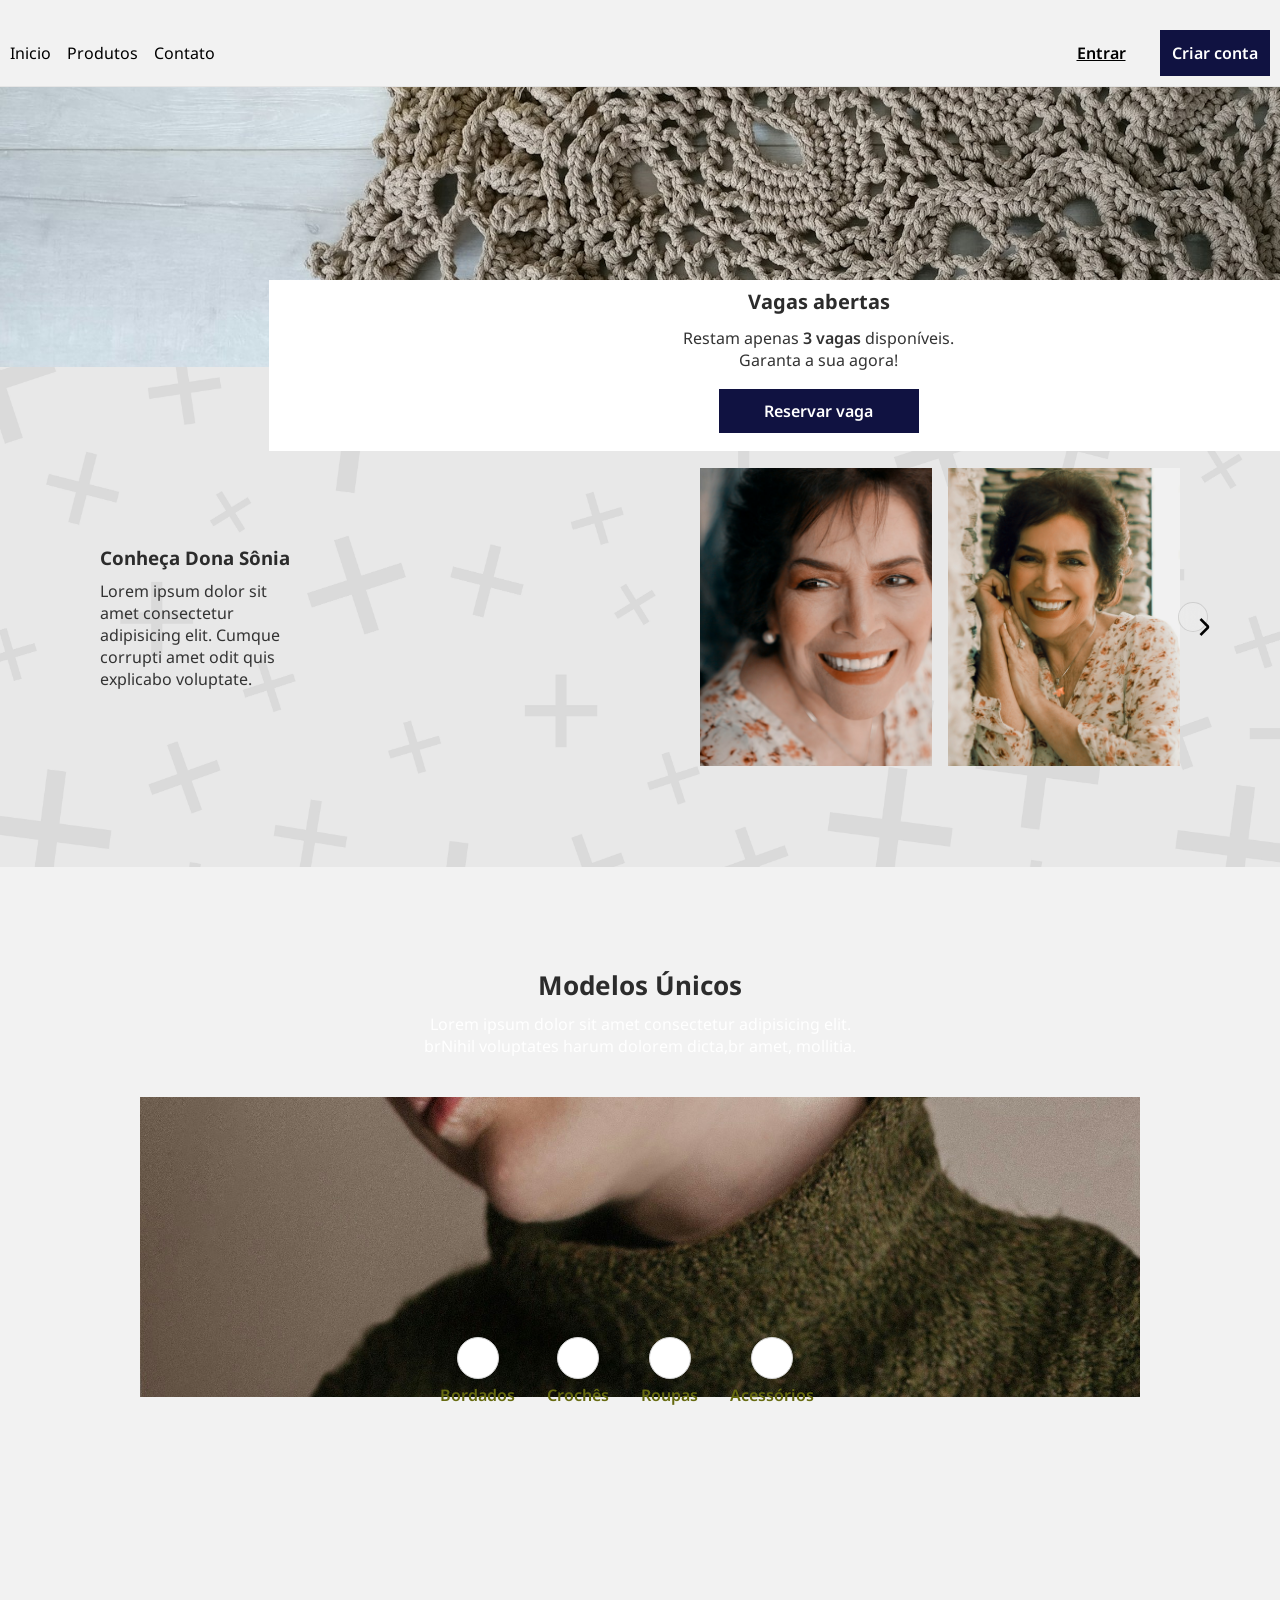
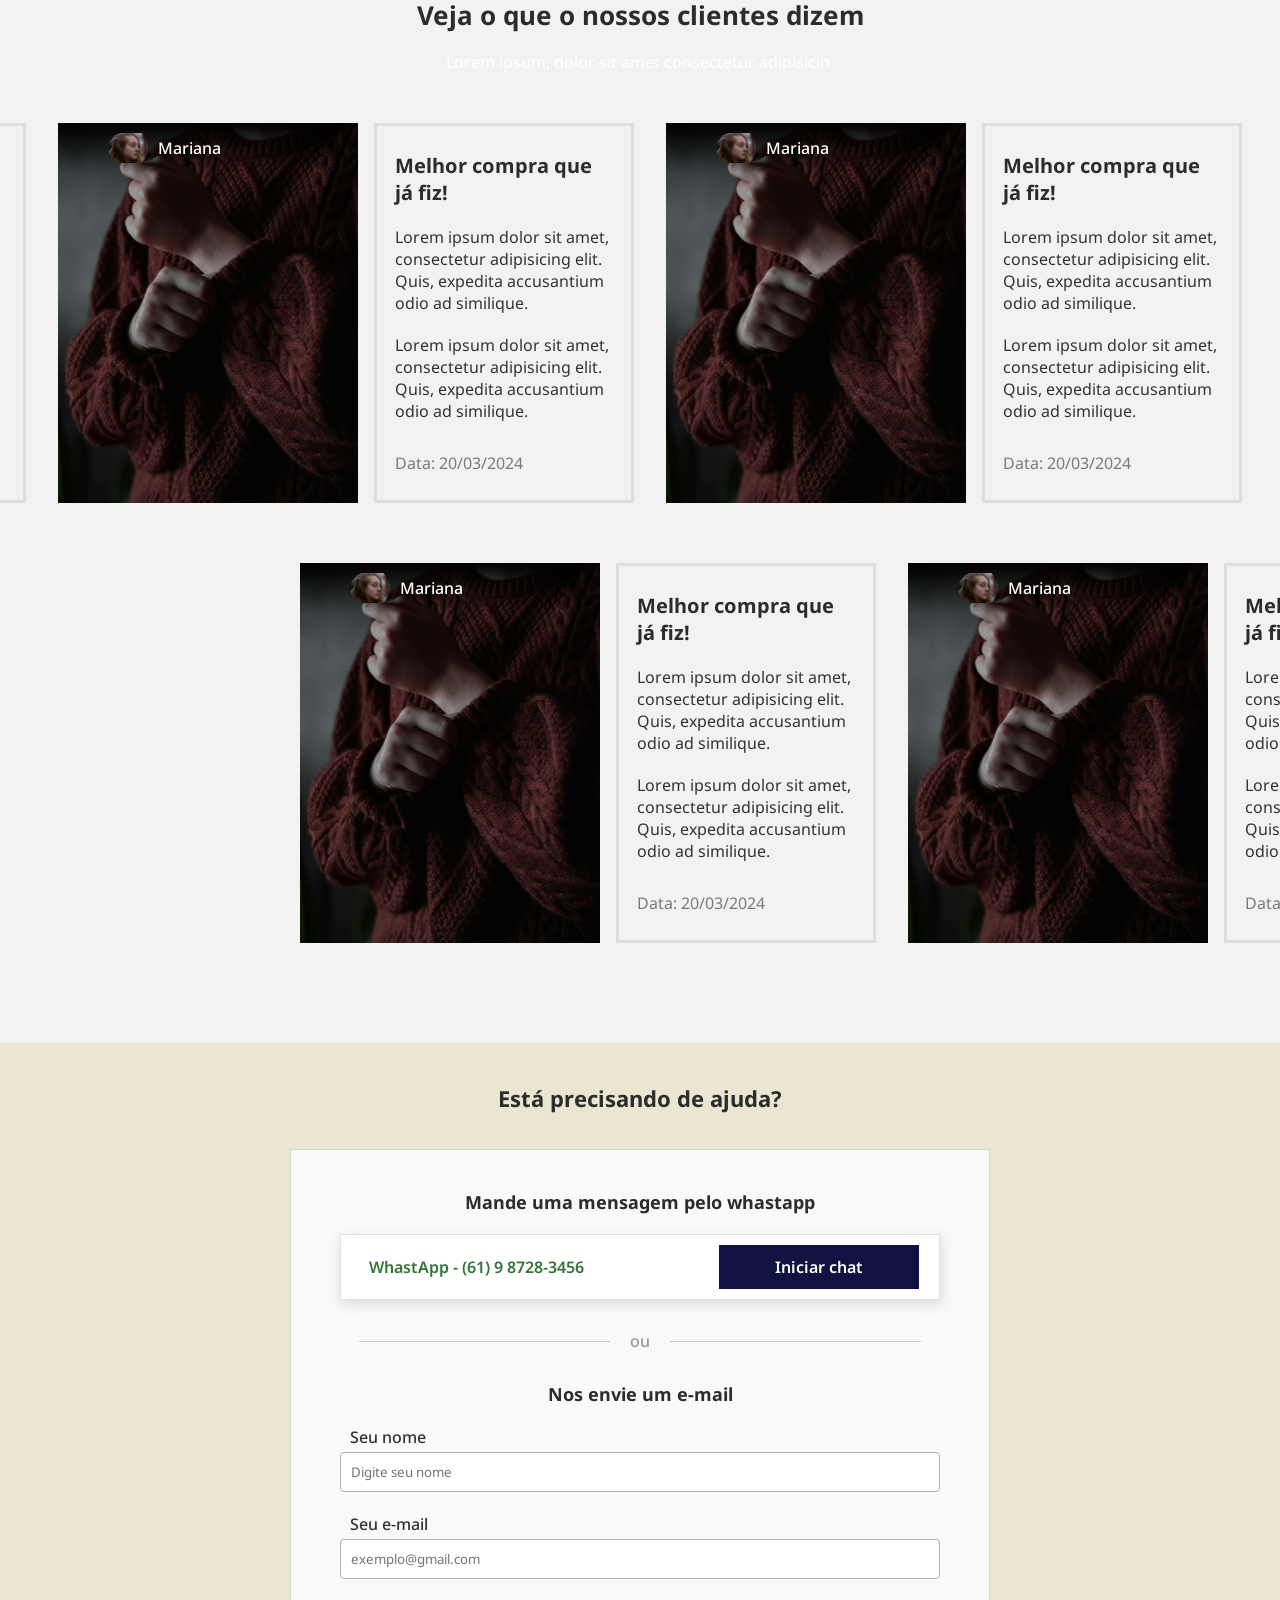
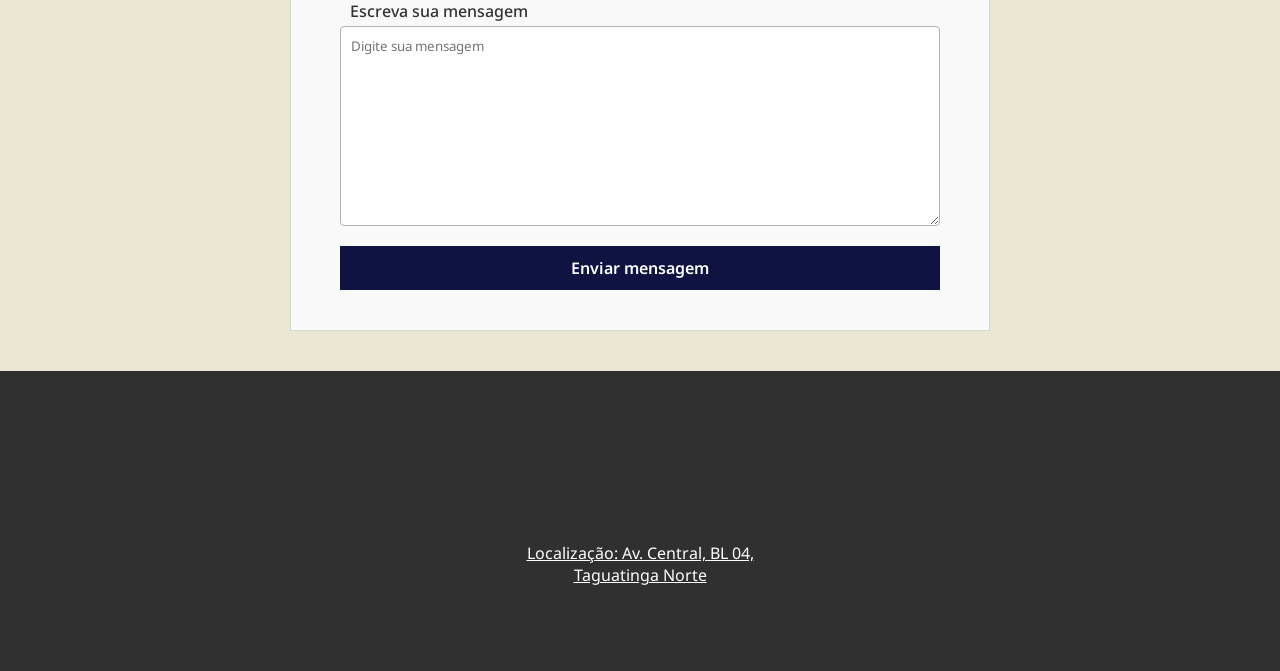
==== commit 92531a7c: "att02" ====
--- a/index.html
+++ b/index.html
@@ -85,172 +85,187 @@
                     <p>Acessórios</p>
                 </div>
             </div><!-- Fim bt modelos-->
-            </div>
+        </div>
             <!-- Fim Container modelos-->
 
-            <!--Container clientes-->
-            <div id="container_clientes">
-                <div class="sub_text">
-                    <h3>Veja o que o nossos clientes dizem</h3>
-                    <p>Lorem ipsum, dolor sit amet consectetur adipisicin.</p>
-                </div>
-                <!--Container cards-->
-                <div class="container_cards">
-                    <div class="grid_topo"><!--Linha grid de cima-->
-                        <div id="cliente01" class="card_cliente"><!--Inicio card-->
-                            <div class="img_info"><!--Lado esquerdo-->
-                                <div class="img_comentario"><img src="img/pack_001/comentarios/sueter comentario 3.jpg" alt="">
-                                <div class="header"><!--Topo da imagem comentada-->
-                                    <!--Perfil-->
-                                    <span class="perfil"><img src="img/pack_001/persons/person 2.jpg" alt=""><span class="nome_user"><p>Mariana</p></span></span>
-                                    <!--Estrelas-->
-                                    <span class="estrelas"><i class="fa-solid fa-star"></i><i class="fa-solid fa-star"></i><i class="fa-solid fa-star"></i><i class="fa-solid fa-star"></i><i class="fa-solid fa-star"></i></span>
-                                </div> </div>
-                            </div><!-- Fim Lado esquerdo-->
-                            <div class="comentario"><!--Lado direito-->
-                                <div class="topo_comentario">
-                                    <h4>Melhor compra que já fiz!</h4>
-                                    <p>Lorem ipsum dolor sit amet, consectetur adipisicing elit. Quis, expedita accusantium odio ad similique.</p>
-                                    <p>Lorem ipsum dolor sit amet, consectetur adipisicing elit. Quis, expedita accusantium odio ad similique.</p>
-                                </div>
-                                <span class="data_publi"><p>Data: 20/03/2024</p></span>
-                            </div><!--Fim Comentario e lado direito-->
-                        </div><!--Fim Inicio card-->
-                        <div id="cliente02" class="card_cliente"><!--Inicio card-->
-                            <div class="img_info"><!--Lado esquerdo-->
-                                <div class="img_comentario"><img src="img/pack_001/comentarios/sueter comentario 3.jpg" alt="">
-                                <div class="header"><!--Topo da imagem comentada-->
-                                    <!--Perfil-->
-                                    <span class="perfil"><img src="img/pack_001/persons/person 2.jpg" alt=""><span class="nome_user"><p>Mariana</p></span></span>
-                                    <!--Estrelas-->
-                                    <span class="estrelas"><i class="fa-solid fa-star"></i><i class="fa-solid fa-star"></i><i class="fa-solid fa-star"></i><i class="fa-solid fa-star"></i><i class="fa-solid fa-star"></i></span>
-                                </div> </div>
-                            </div><!-- Fim Lado esquerdo-->
-                            <div class="comentario"><!--Lado direito-->
-                                <div class="topo_comentario">
-                                    <h4>Melhor compra que já fiz!</h4>
-                                    <p>Lorem ipsum dolor sit amet, consectetur adipisicing elit. Quis, expedita accusantium odio ad similique.</p>
-                                    <p>Lorem ipsum dolor sit amet, consectetur adipisicing elit. Quis, expedita accusantium odio ad similique.</p>
-                                </div>
-                                <span class="data_publi"><p>Data: 20/03/2024</p></span>
-                            </div><!--Fim Comentario e lado direito-->
-                        </div><!--Fim Inicio card-->
-                         <div id="cliente03" class="card_cliente"><!--Inicio card-->
-                            <div class="img_info"><!--Lado esquerdo-->
-                                <div class="img_comentario"><img src="img/pack_001/comentarios/sueter comentario 3.jpg" alt="">
-                                <div class="header"><!--Topo da imagem comentada-->
-                                    <!--Perfil-->
-                                    <span class="perfil"><img src="img/pack_001/persons/person 2.jpg" alt=""><span class="nome_user"><p>Mariana</p></span></span>
-                                    <!--Estrelas-->
-                                    <span class="estrelas"><i class="fa-solid fa-star"></i><i class="fa-solid fa-star"></i><i class="fa-solid fa-star"></i><i class="fa-solid fa-star"></i><i class="fa-solid fa-star"></i></span>
-                                </div> </div>
-                            </div><!-- Fim Lado esquerdo-->
-                            <div class="comentario"><!--Lado direito-->
-                                <div class="topo_comentario">
-                                    <h4>Melhor compra que já fiz!</h4>
-                                    <p>Lorem ipsum dolor sit amet, consectetur adipisicing elit. Quis, expedita accusantium odio ad similique.</p>
-                                    <p>Lorem ipsum dolor sit amet, consectetur adipisicing elit. Quis, expedita accusantium odio ad similique.</p>
-                                </div>
-                                <span class="data_publi"><p>Data: 20/03/2024</p></span>
-                            </div><!--Fim Comentario e lado direito-->
-                        </div><!--Fim Inicio card-->
-                    </div><!--Fim Linha grid de cima-->
-                    <div class="grid_baixo"><!--Linha grid de baixo-->
-                        <div id="cliente01" class="card_cliente"><!--Inicio card-->
-                            <div class="img_info"><!--Lado esquerdo-->
-                                <div class="img_comentario"><img src="img/pack_001/comentarios/sueter comentario 3.jpg" alt="">
-                                <div class="header"><!--Topo da imagem comentada-->
-                                    <!--Perfil-->
-                                    <span class="perfil"><img src="img/pack_001/persons/person 2.jpg" alt=""><span class="nome_user"><p>Mariana</p></span></span>
-                                    <!--Estrelas-->
-                                    <span class="estrelas"><i class="fa-solid fa-star"></i><i class="fa-solid fa-star"></i><i class="fa-solid fa-star"></i><i class="fa-solid fa-star"></i><i class="fa-solid fa-star"></i></span>
-                                </div> </div>
-                            </div><!-- Fim Lado esquerdo-->
-                            <div class="comentario"><!--Lado direito-->
-                                <div class="topo_comentario">
-                                    <h4>Melhor compra que já fiz!</h4>
-                                    <p>Lorem ipsum dolor sit amet, consectetur adipisicing elit. Quis, expedita accusantium odio ad similique.</p>
-                                    <p>Lorem ipsum dolor sit amet, consectetur adipisicing elit. Quis, expedita accusantium odio ad similique.</p>
-                                </div>
-                                <span class="data_publi"><p>Data: 20/03/2024</p></span>
-                            </div><!--Fim Comentario e lado direito-->
-                        </div><!--Fim Inicio card-->
-                        <div id="cliente02" class="card_cliente"><!--Inicio card-->
-                            <div class="img_info"><!--Lado esquerdo-->
-                                <div class="img_comentario"><img src="img/pack_001/comentarios/sueter comentario 3.jpg" alt="">
-                                <div class="header"><!--Topo da imagem comentada-->
-                                    <!--Perfil-->
-                                    <span class="perfil"><img src="img/pack_001/persons/person 2.jpg" alt=""><span class="nome_user"><p>Mariana</p></span></span>
-                                    <!--Estrelas-->
-                                    <span class="estrelas"><i class="fa-solid fa-star"></i><i class="fa-solid fa-star"></i><i class="fa-solid fa-star"></i><i class="fa-solid fa-star"></i><i class="fa-solid fa-star"></i></span>
-                                </div> </div>
-                            </div><!-- Fim Lado esquerdo-->
-                            <div class="comentario"><!--Lado direito-->
-                                <div class="topo_comentario">
-                                    <h4>Melhor compra que já fiz!</h4>
-                                    <p>Lorem ipsum dolor sit amet, consectetur adipisicing elit. Quis, expedita accusantium odio ad similique.</p>
-                                    <p>Lorem ipsum dolor sit amet, consectetur adipisicing elit. Quis, expedita accusantium odio ad similique.</p>
-                                </div>
-                                <span class="data_publi"><p>Data: 20/03/2024</p></span>
-                            </div><!--Fim Comentario e lado direito-->
-                        </div><!--Fim Inicio card-->
-                         <div id="cliente03" class="card_cliente"><!--Inicio card-->
-                            <div class="img_info"><!--Lado esquerdo-->
-                                <div class="img_comentario"><img src="img/pack_001/comentarios/sueter comentario 3.jpg" alt="">
-                                <div class="header"><!--Topo da imagem comentada-->
-                                    <!--Perfil-->
-                                    <span class="perfil"><img src="img/pack_001/persons/person 2.jpg" alt=""><span class="nome_user"><p>Mariana</p></span></span>
-                                    <!--Estrelas-->
-                                    <span class="estrelas"><i class="fa-solid fa-star"></i><i class="fa-solid fa-star"></i><i class="fa-solid fa-star"></i><i class="fa-solid fa-star"></i><i class="fa-solid fa-star"></i></span>
-                                </div> </div>
-                            </div><!-- Fim Lado esquerdo-->
-                            <div class="comentario"><!--Lado direito-->
-                                <div class="topo_comentario">
-                                    <h4>Melhor compra que já fiz!</h4>
-                                    <p>Lorem ipsum dolor sit amet, consectetur adipisicing elit. Quis, expedita accusantium odio ad similique.</p>
-                                    <p>Lorem ipsum dolor sit amet, consectetur adipisicing elit. Quis, expedita accusantium odio ad similique.</p>
-                                </div>
-                                <span class="data_publi"><p>Data: 20/03/2024</p></span>
-                            </div><!--Fim Comentario e lado direito-->
-                        </div><!--Fim Inicio card-->
-                    </div><!--Fim linha grid baixo-->
-                </div><!--Fim container_cards-->
-            </div>
-            <!--Fim Container clientes-->
-            <div id="container_contato"><!--Seção contato-->
-                <div class="sub"><h3>Está precisando de ajuda?</h3></div>
-                <div class="bloco_contatos">
-                    <h4>Mande uma mensagem pelo whastapp</h4>
-                    <div class="container_whastapp"><!--Bloco whatsapp-->
-                        <div class="left">
-                            <div class="icone_whast"><i class="fa-brands fa-whatsapp"></i></div>
-                            <p>WhastApp - (61) 9 8728-3456</p>
-                        </div>
-                        <div class="right">
-                            <a href="#" class="bt_medio"><button>Iniciar chat</button></a>
-                        </div>
-                    </div><!--Fim Bloco whatsapp-->
-                     <div class="divisor"><span class="linha_left"><!--linha--></span><p>ou</p><span class="linha_right"><!--linha--></span></div><!--Divisor-->
-                     <h4>Nos envie um e-mail</h4>
-                     <form class="container_input">
+        <!--Container clientes-->
+        <div id="container_clientes">
+            <div class="sub_text">
+                <h3>Veja o que o nossos clientes dizem</h3>
+                <p>Lorem ipsum, dolor sit amet consectetur adipisicin.</p>
+            </div>
+            <!--Container cards-->
+            <div class="container_cards">
+                <div class="grid_topo"><!--Linha grid de cima-->
+                    <div id="cliente01" class="card_cliente"><!--Inicio card-->
+                        <div class="img_info"><!--Lado esquerdo-->
+                            <div class="img_comentario"><img src="img/pack_001/comentarios/sueter comentario 3.jpg" alt="">
+                            <div class="header"><!--Topo da imagem comentada-->
+                                <!--Perfil-->
+                                <span class="perfil"><img src="img/pack_001/persons/person 2.jpg" alt=""><span class="nome_user"><p>Mariana</p></span></span>
+                                <!--Estrelas-->
+                                <span class="estrelas"><i class="fa-solid fa-star"></i><i class="fa-solid fa-star"></i><i class="fa-solid fa-star"></i><i class="fa-solid fa-star"></i><i class="fa-solid fa-star"></i></span>
+                            </div> </div>
+                        </div><!-- Fim Lado esquerdo-->
+                        <div class="comentario"><!--Lado direito-->
+                            <div class="topo_comentario">
+                                <h4>Melhor compra que já fiz!</h4>
+                                <p>Lorem ipsum dolor sit amet, consectetur adipisicing elit. Quis, expedita accusantium odio ad similique.</p>
+                                <p>Lorem ipsum dolor sit amet, consectetur adipisicing elit. Quis, expedita accusantium odio ad similique.</p>
+                            </div>
+                            <span class="data_publi"><p>Data: 20/03/2024</p></span>
+                        </div><!--Fim Comentario e lado direito-->
+                    </div><!--Fim Inicio card-->
+                    <div id="cliente02" class="card_cliente"><!--Inicio card-->
+                        <div class="img_info"><!--Lado esquerdo-->
+                            <div class="img_comentario"><img src="img/pack_001/comentarios/sueter comentario 3.jpg" alt="">
+                            <div class="header"><!--Topo da imagem comentada-->
+                                <!--Perfil-->
+                                <span class="perfil"><img src="img/pack_001/persons/person 2.jpg" alt=""><span class="nome_user"><p>Mariana</p></span></span>
+                                <!--Estrelas-->
+                                <span class="estrelas"><i class="fa-solid fa-star"></i><i class="fa-solid fa-star"></i><i class="fa-solid fa-star"></i><i class="fa-solid fa-star"></i><i class="fa-solid fa-star"></i></span>
+                            </div> </div>
+                        </div><!-- Fim Lado esquerdo-->
+                        <div class="comentario"><!--Lado direito-->
+                            <div class="topo_comentario">
+                                <h4>Melhor compra que já fiz!</h4>
+                                <p>Lorem ipsum dolor sit amet, consectetur adipisicing elit. Quis, expedita accusantium odio ad similique.</p>
+                                <p>Lorem ipsum dolor sit amet, consectetur adipisicing elit. Quis, expedita accusantium odio ad similique.</p>
+                            </div>
+                            <span class="data_publi"><p>Data: 20/03/2024</p></span>
+                        </div><!--Fim Comentario e lado direito-->
+                    </div><!--Fim Inicio card-->
+                        <div id="cliente03" class="card_cliente"><!--Inicio card-->
+                        <div class="img_info"><!--Lado esquerdo-->
+                            <div class="img_comentario"><img src="img/pack_001/comentarios/sueter comentario 3.jpg" alt="">
+                            <div class="header"><!--Topo da imagem comentada-->
+                                <!--Perfil-->
+                                <span class="perfil"><img src="img/pack_001/persons/person 2.jpg" alt=""><span class="nome_user"><p>Mariana</p></span></span>
+                                <!--Estrelas-->
+                                <span class="estrelas"><i class="fa-solid fa-star"></i><i class="fa-solid fa-star"></i><i class="fa-solid fa-star"></i><i class="fa-solid fa-star"></i><i class="fa-solid fa-star"></i></span>
+                            </div> </div>
+                        </div><!-- Fim Lado esquerdo-->
+                        <div class="comentario"><!--Lado direito-->
+                            <div class="topo_comentario">
+                                <h4>Melhor compra que já fiz!</h4>
+                                <p>Lorem ipsum dolor sit amet, consectetur adipisicing elit. Quis, expedita accusantium odio ad similique.</p>
+                                <p>Lorem ipsum dolor sit amet, consectetur adipisicing elit. Quis, expedita accusantium odio ad similique.</p>
+                            </div>
+                            <span class="data_publi"><p>Data: 20/03/2024</p></span>
+                        </div><!--Fim Comentario e lado direito-->
+                    </div><!--Fim Inicio card-->
+                </div><!--Fim Linha grid de cima-->
+                <div class="grid_baixo"><!--Linha grid de baixo-->
+                    <div id="cliente01" class="card_cliente"><!--Inicio card-->
+                        <div class="img_info"><!--Lado esquerdo-->
+                            <div class="img_comentario"><img src="img/pack_001/comentarios/sueter comentario 3.jpg" alt="">
+                            <div class="header"><!--Topo da imagem comentada-->
+                                <!--Perfil-->
+                                <span class="perfil"><img src="img/pack_001/persons/person 2.jpg" alt=""><span class="nome_user"><p>Mariana</p></span></span>
+                                <!--Estrelas-->
+                                <span class="estrelas"><i class="fa-solid fa-star"></i><i class="fa-solid fa-star"></i><i class="fa-solid fa-star"></i><i class="fa-solid fa-star"></i><i class="fa-solid fa-star"></i></span>
+                            </div> </div>
+                        </div><!-- Fim Lado esquerdo-->
+                        <div class="comentario"><!--Lado direito-->
+                            <div class="topo_comentario">
+                                <h4>Melhor compra que já fiz!</h4>
+                                <p>Lorem ipsum dolor sit amet, consectetur adipisicing elit. Quis, expedita accusantium odio ad similique.</p>
+                                <p>Lorem ipsum dolor sit amet, consectetur adipisicing elit. Quis, expedita accusantium odio ad similique.</p>
+                            </div>
+                            <span class="data_publi"><p>Data: 20/03/2024</p></span>
+                        </div><!--Fim Comentario e lado direito-->
+                    </div><!--Fim Inicio card-->
+                    <div id="cliente02" class="card_cliente"><!--Inicio card-->
+                        <div class="img_info"><!--Lado esquerdo-->
+                            <div class="img_comentario"><img src="img/pack_001/comentarios/sueter comentario 3.jpg" alt="">
+                            <div class="header"><!--Topo da imagem comentada-->
+                                <!--Perfil-->
+                                <span class="perfil"><img src="img/pack_001/persons/person 2.jpg" alt=""><span class="nome_user"><p>Mariana</p></span></span>
+                                <!--Estrelas-->
+                                <span class="estrelas"><i class="fa-solid fa-star"></i><i class="fa-solid fa-star"></i><i class="fa-solid fa-star"></i><i class="fa-solid fa-star"></i><i class="fa-solid fa-star"></i></span>
+                            </div> </div>
+                        </div><!-- Fim Lado esquerdo-->
+                        <div class="comentario"><!--Lado direito-->
+                            <div class="topo_comentario">
+                                <h4>Melhor compra que já fiz!</h4>
+                                <p>Lorem ipsum dolor sit amet, consectetur adipisicing elit. Quis, expedita accusantium odio ad similique.</p>
+                                <p>Lorem ipsum dolor sit amet, consectetur adipisicing elit. Quis, expedita accusantium odio ad similique.</p>
+                            </div>
+                            <span class="data_publi"><p>Data: 20/03/2024</p></span>
+                        </div><!--Fim Comentario e lado direito-->
+                    </div><!--Fim Inicio card-->
+                        <div id="cliente03" class="card_cliente"><!--Inicio card-->
+                        <div class="img_info"><!--Lado esquerdo-->
+                            <div class="img_comentario"><img src="img/pack_001/comentarios/sueter comentario 3.jpg" alt="">
+                            <div class="header"><!--Topo da imagem comentada-->
+                                <!--Perfil-->
+                                <span class="perfil"><img src="img/pack_001/persons/person 2.jpg" alt=""><span class="nome_user"><p>Mariana</p></span></span>
+                                <!--Estrelas-->
+                                <span class="estrelas"><i class="fa-solid fa-star"></i><i class="fa-solid fa-star"></i><i class="fa-solid fa-star"></i><i class="fa-solid fa-star"></i><i class="fa-solid fa-star"></i></span>
+                            </div> </div>
+                        </div><!-- Fim Lado esquerdo-->
+                        <div class="comentario"><!--Lado direito-->
+                            <div class="topo_comentario">
+                                <h4>Melhor compra que já fiz!</h4>
+                                <p>Lorem ipsum dolor sit amet, consectetur adipisicing elit. Quis, expedita accusantium odio ad similique.</p>
+                                <p>Lorem ipsum dolor sit amet, consectetur adipisicing elit. Quis, expedita accusantium odio ad similique.</p>
+                            </div>
+                            <span class="data_publi"><p>Data: 20/03/2024</p></span>
+                        </div><!--Fim Comentario e lado direito-->
+                    </div><!--Fim Inicio card-->
+                </div><!--Fim linha grid baixo-->
+            </div><!--Fim container_cards-->
+        </div>
+        <!--Fim Container clientes-->
+        <div id="container_contato"><!--Seção contato-->
+            <div class="sub"><h3>Está precisando de ajuda?</h3></div>
+            <div class="bloco_contatos">
+                <h4>Mande uma mensagem pelo whastapp</h4>
+                <div class="container_whastapp"><!--Bloco whatsapp-->
+                    <div class="left">
+                        <div class="icone_whast"><i class="fa-brands fa-whatsapp"></i></div>
+                        <p>WhastApp - (61) 9 8728-3456</p>
+                    </div>
+                    <div class="right">
+                        <a href="#" class="bt_medio"><button>Iniciar chat</button></a>
+                    </div>
+                </div><!--Fim Bloco whatsapp-->
+                    <div class="divisor"><span class="linha_left"><!--linha--></span><p>ou</p><span class="linha_right"><!--linha--></span></div><!--Divisor-->
+                    <h4>Nos envie um e-mail</h4>
+                    <form class="container_input">
+                    <span class="input">
                         <label for="iNome">Seu nome</label>
                         <input type="text" name="nome" id="iNome" placeholder="Digite seu nome">
-
+                    </span>
+
+                    <span class="input">
                         <label for="iEmail">Seu e-mail</label>
                         <input type="email" name="email" id="iEmail" placeholder="exemplo@gmail.com">
-
+                    </span>
+
+                    <span class="input">
                         <label for="iMensagem">Escreva sua mensagem</label>
                         <textarea name="mensagem" id="iMensagem" placeholder="Digite sua mensagem"></textarea>
-
-                        <a href="#" class="bt_grande"><button>Enviar mensagem</button></a>
-                     </form>
-                </div><!--Fim Bloco contatos-->
-            </div><!--Fim Seção contato-->
-
+                    </span>
+
+                    <a href="#" class="bt_grande"><button>Enviar mensagem</button></a>
+                    </form>
+            </div><!--Fim Bloco contatos-->
+        </div><!--Fim Seção contato-->
     </main>
         
-    <footer>
-
+    <footer id="rodape">
+        <div class="logo_rodape">
+            <img src="..." alt="">
+        </div>
+        <div class="redes_sociais">
+            <span class="facebook"><i class="fa-brands fa-facebook"></i></span>
+            <span class="instagram"><i class="fa-brands fa-instagram"></i></span>
+            <span class="pinterest"><i class="fa-brands fa-pinterest"></i></span>
+        </div>
+        <div class="localizacao">
+            <a href="#"><p>Localização: Av. Central, BL 04,<br>Taguatinga Norte</p></a>
+        </div>
     </footer>
 </body>
 </html>
--- a/estilo.css
+++ b/estilo.css
@@ -1,8 +1,10 @@
 @charset "UTF-8";
 @import url('https://fonts.googleapis.com/css2?family=Noto+Sans:ital,wght@0,100..900;1,100..900&display=swap');
-
+/*Configurações gerais*/
 :root{
     --fonte: "Noto Sans", sans-serif;
+    --corHs: #2C2C2C;
+    --corPar: #333333;
 }
 
 *{
@@ -18,6 +20,14 @@
     margin: 0 auto;
 }
 
+h1, h2, h3, h4{
+    color: var(--corHs);
+}
+
+p{
+    color: var(--corPar);
+}
+/*Configuração landing page*/
 #container_hero{
     display: flex;
     justify-content: space-between;
@@ -119,10 +129,12 @@
 
 .container_vagas h4{
     font-size: 20px;
+    color: var(--corHs);
 }
 
 .container_vagas p{
     margin: 12px 0px 18px 0pc;
+    color: var(--corPar);
 }
 
 .container_vagas .bt_medio, .bt_medio button{
@@ -180,6 +192,7 @@
 
 .container_sobre .left_textos p{
     margin-top: 10px;
+    color: var(--corPar);
 }
 
 .container_sobre .right_imgs{
@@ -197,7 +210,6 @@
 .container_sobre{
     background-image: url(img/pack_002/background\ 2.jpg);
     background-position: center center;
-
     background-size: cover;
     background-repeat: no-repeat;
     display: flex;
@@ -353,6 +365,7 @@
 
 #container_clientes .perfil p{
     font-weight: 500;
+    color: white;
 }
 
 #container_clientes .estrelas{
@@ -390,21 +403,22 @@
 /*Seção entrar em contato*/
 #container_contato{
     background-color: #EBE6D2;
-    margin: 0 auto;
-    padding: 60px 0px;
+    margin-top: 100px;
+    padding: 40px 0px;
 }
 
 #container_contato .sub h3{
     text-align: center;
     font-size: 22px;
+    margin-bottom: 36px;
 }
 /*Bloco meios de contatos*/
 #container_contato .bloco_contatos{
     margin: 0 auto;
     background-color: #F9F9F9;
     border: 1px solid #D6D6D6;
-    width: 800px;   
-    padding: 30px;
+    width: 700px;   
+    padding: 40px 0px;
 }
 
 #container_contato .bloco_contatos h4{
@@ -412,7 +426,6 @@
     margin-bottom: 20px;
     color: #2C2C2C;
     font-size: 18px;
-    
 }
 /*Bloco meios de contatos*/
 #container_contato .container_whastapp{
@@ -422,6 +435,8 @@
     justify-content: space-between;
     padding: 10px 20px;
     box-shadow: 1px 4px 12px rgb(219, 219, 219);
+    width: 600px;
+    margin: 0 auto;
 }
 
 #container_contato .container_whastapp .left{
@@ -432,16 +447,12 @@
 
 #container_contato .container_whastapp .left i{
     font-size: 30px;
-    color: #337438;
+    color: #1FAF38;
 }
 
 #container_contato .container_whastapp .left p{
     color: #337438;
     font-weight: 600;
-}
-
-#container_contato .right .bt_medio button{
-    cursor: pointer;
 }
 
 #container_contato .bt_medio button{
@@ -453,6 +464,7 @@
     font-weight: 600;
     transition: 0.5s;
     width: 200px;
+    cursor: pointer;
 }
 
 #container_contato .bt_medio button:hover{
@@ -466,29 +478,54 @@
     text-align: center;
     display: flex;
     align-items: center;
+    justify-content: center;
+    margin: 30px 0px;
 }
 
 #container_contato .divisor p{
     margin: 0px 20px;
     color: #999999;
     font-weight: 500;
+    text-align: center;
 }
 
 #container_contato .linha_left, .linha_right{
     border-bottom: 1px solid #CECECE;
-    width: 48%;
-}
-
-
-
-
-
+    width: 36%;
+}
+/*Campo para preencher*/
+#container_contato .container_input{
+    display: flex;
+    flex-direction: column;
+    width: 600px;
+    margin: 0 auto;
+    gap: 1.3rem;
+}
+
+#container_contato .container_input .input{
+    display: flex;
+    flex-direction: column;
+    gap: 4px;
+}
+
+#container_contato .container_input .input label{
+    margin-left: 10px;
+    font-weight: 500;
+    color: #333333;
+}
+
+#container_contato .container_input .input input, textarea{
+    padding: 10px;
+    border: 1px solid #B2B2B2;
+    border-radius: 4px;
+}
+
+#container_contato .container_input textarea{
+    height: 200px;
+}
 
 #container_contato .container_input .bt_grande button{
     cursor: pointer;
-}
-
-#container_contato .container_input .bt_grande button{
     background-color: #101241;
     border: 1px solid #101241;
     color: white;
@@ -496,11 +533,52 @@
     font-size: 16px;
     font-weight: 600;
     transition: 0.5s;
-    width: 200px;
+    width: 600px;
+    margin: 0 auto;
 }
 
 #container_contato .container_input .bt_grande button:hover{
     background-color: transparent;
     border: 1px solid #101241;
     color: #101241;
+}
+/*Rodape*/
+#rodape{
+    height: 300px;
+    background-color: #303030;
+    display: flex;
+    flex-direction: column;
+    gap: 2rem;
+    justify-content: center;
+}
+
+#rodape .redes_sociais{
+    display: flex;
+    gap: 1rem;
+    font-size: 26px;
+    margin: 0 auto;
+}
+
+#rodape .facebook{
+    color: #1877F2;
+}
+
+#rodape .instagram i{
+    color: #FF007A;
+}
+#rodape .pinterest i{
+    color: #CB1F27;
+}
+
+#rodape .localizacao{
+    margin: 0 auto;
+}
+
+#rodape .localizacao a, p{
+    color: white;
+    text-decoration-color: white;
+}
+
+#rodape .localizacao p{
+    text-align: center;
 }
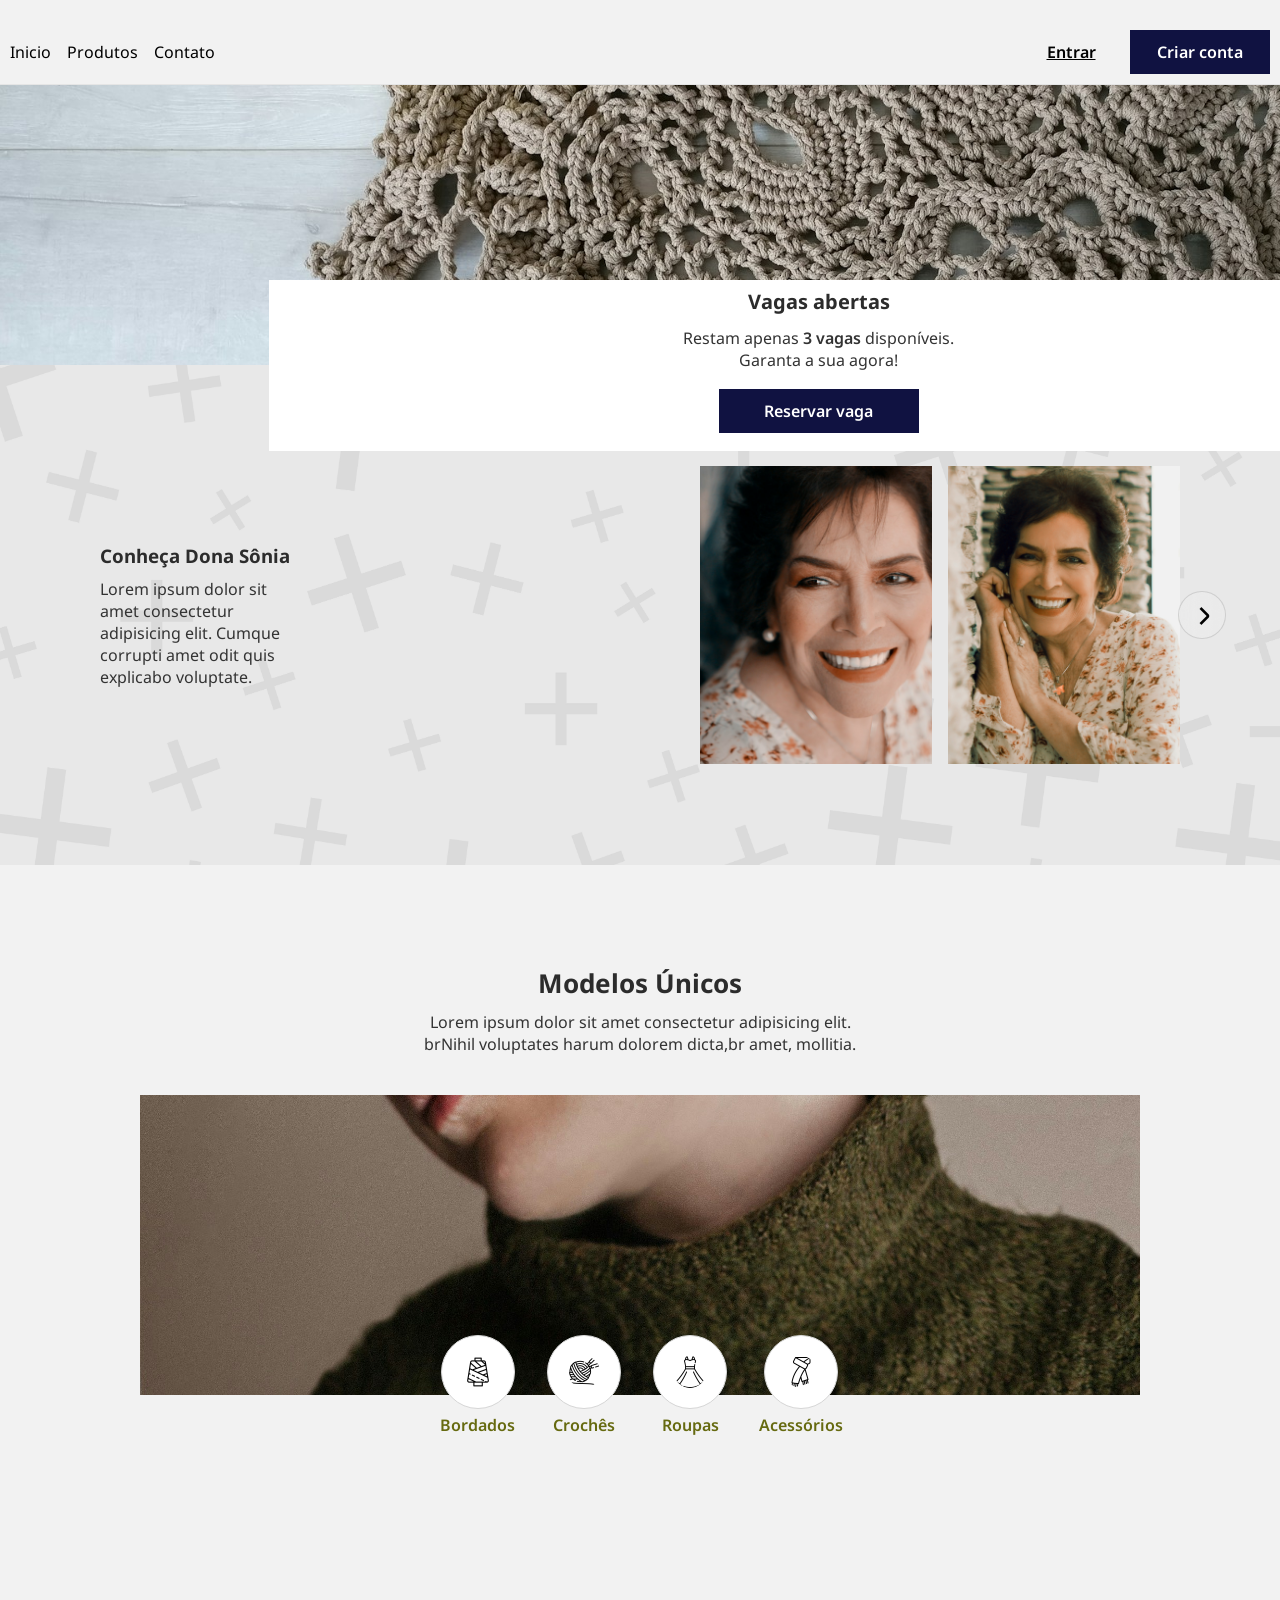
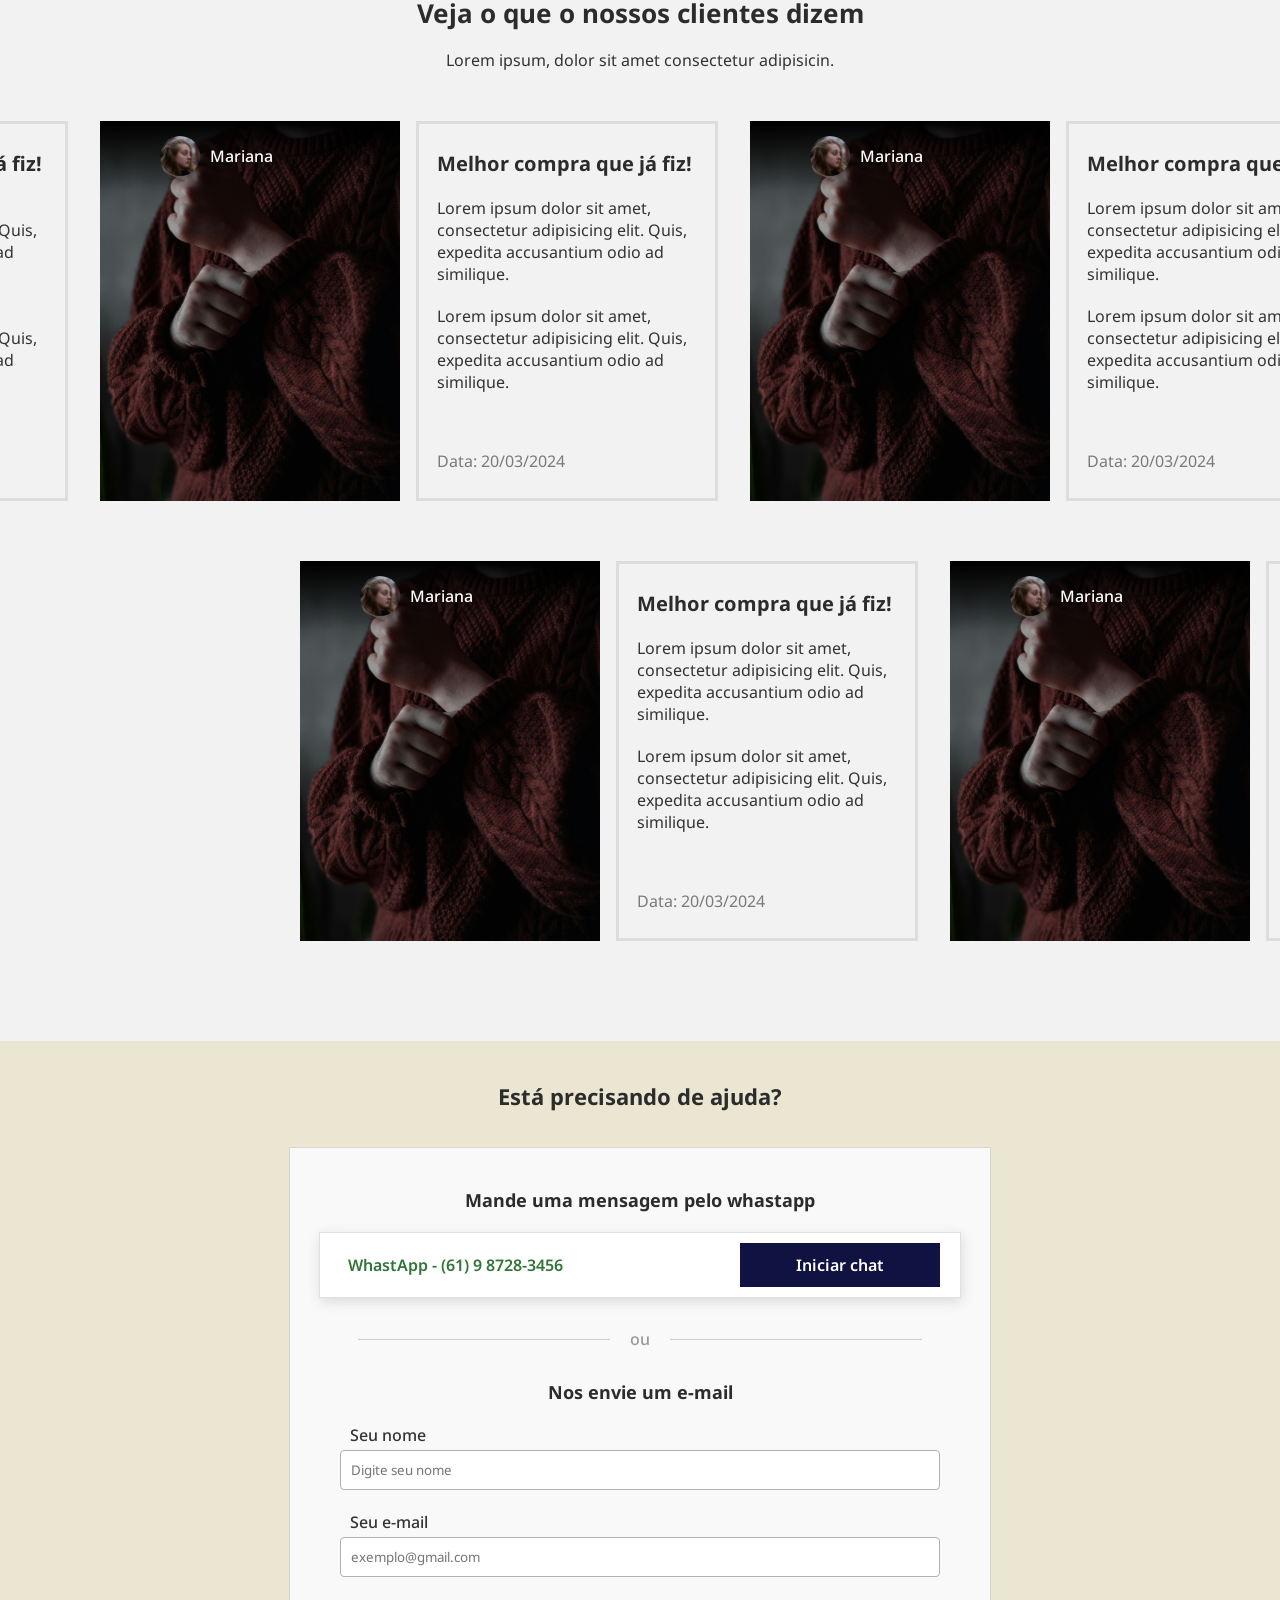
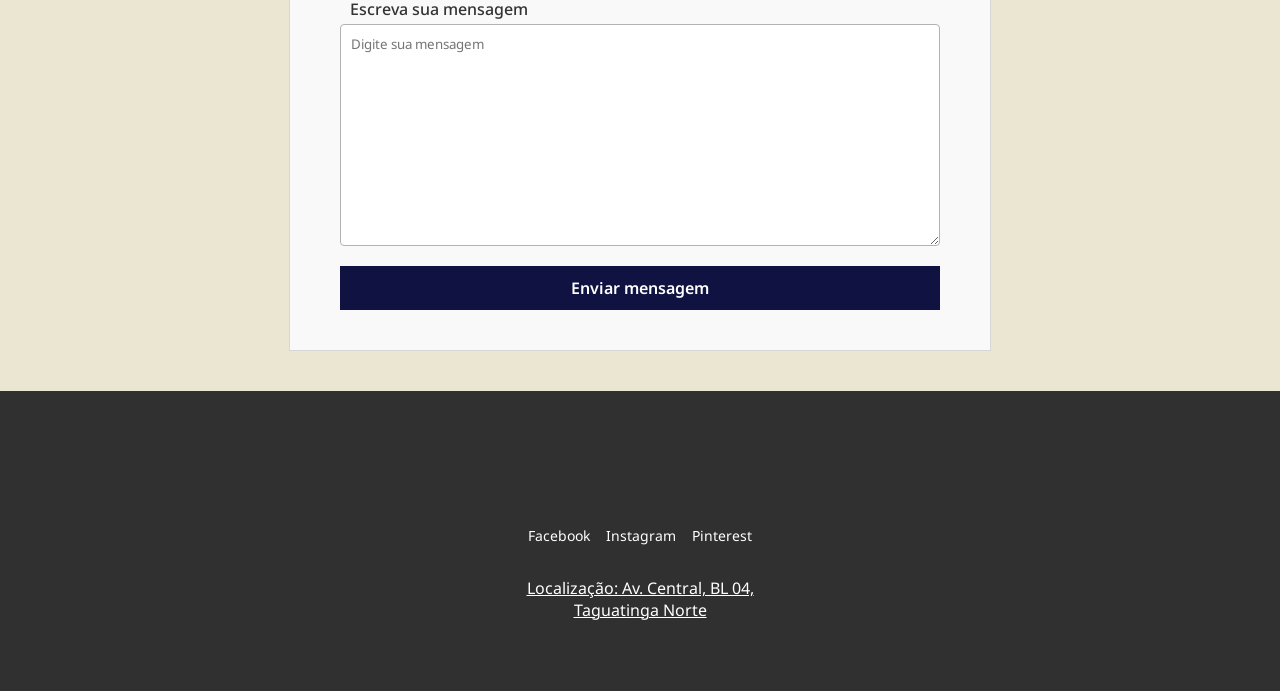
==== commit 47558109: "atualizado02" ====
--- a/index.html
+++ b/index.html
@@ -12,7 +12,7 @@
     <header id="container_hero">
         <div class="left">
             <ul class="container_nav">
-                <li><a href="#">Inicio</a></li>
+                <li><a href="Inicio/catalgo.html">Inicio</a></li>
                 <li><a href="#">Produtos</a></li>
                 <li><a href="#">Contato</a></li>
             </ul>
@@ -34,7 +34,7 @@
             <p>Restam apenas <span class="dest_vagas">3 vagas</span> disponíveis.<br>
                 Garanta a sua agora!
             </p>
-            <a href="#" class="bt_medio"><button>Reservar vaga</button></a>
+            <a href="Inicio/catalgo.html" class="bt_medio"><button>Reservar vaga</button></a>
         </div> 
         <!--FIM Container vagas disponiveis-->
 
@@ -259,9 +259,9 @@
             <img src="..." alt="">
         </div>
         <div class="redes_sociais">
-            <span class="facebook"><i class="fa-brands fa-facebook"></i></span>
-            <span class="instagram"><i class="fa-brands fa-instagram"></i></span>
-            <span class="pinterest"><i class="fa-brands fa-pinterest"></i></span>
+            <span class="facebook"><i class="fa-brands fa-facebook"></i><a href="#">Facebook</a></span>
+            <span class="instagram"><i class="fa-brands fa-instagram"></i><a href="#">Instagram</a></span>
+            <span class="pinterest"><i class="fa-brands fa-pinterest"></i><a href="#">Pinterest</a></span>
         </div>
         <div class="localizacao">
             <a href="#"><p>Localização: Av. Central, BL 04,<br>Taguatinga Norte</p></a>
--- a/estilo.css
+++ b/estilo.css
@@ -11,7 +11,6 @@
     margin: 0px;
     padding: 0px;
     font-family:var(--fonte);
-    box-sizing: border-box;
 }
 
 body{
@@ -50,6 +49,7 @@
 .container_nav li a{
     color: black;
     text-decoration: none;
+    transition: 0.5s;
 }
 
 .container_nav li a:hover{
@@ -78,16 +78,18 @@
     border: none;
     background-color: transparent;
     text-decoration: underline;
+    transition: 0.5s;
 }
 
 .right .bt_criarConta button{
     background-color: #101241;
-    border: 2px solid #101241;
+    border: 1px solid #101241;
     transition: 0.5s;
+    width: 140px;
 }
 
 .right .bt_criarConta button:hover{
-    border: 2px solid #101241;
+    border: 1px solid #101241;
     background-color: transparent;
     color: #101241;
     font-weight: 600;
@@ -257,6 +259,10 @@
     margin-bottom: 40px;
 }
 
+#container_modelos .sub_text p{
+    color: var(--corPar);
+}
+
 #container_modelos .sub_text h3{
     margin-bottom: 10px;
 }
@@ -300,6 +306,10 @@
 #container_clientes .sub_text h3{
     font-size: 26px;
     margin-bottom: 18px;
+}
+
+#container_clientes .sub_text p{
+    color: var(--corPar);
 }
 /*container cards*/
 #container_clientes .container_cards{
@@ -400,6 +410,7 @@
 #container_clientes .topo_comentario h4{
     font-size: 20px
 }
+
 /*Seção entrar em contato*/
 #container_contato{
     background-color: #EBE6D2;
@@ -559,6 +570,24 @@
     margin: 0 auto;
 }
 
+#rodape .redes_sociais span a{
+    font-size: 14PX;
+    color: white;
+    text-decoration: none;
+    transition: 0.5s;
+}
+
+#rodape .redes_sociais span a:hover{
+    color: #777adb;
+}
+
+#rodape .redes_sociais span {
+    display: flex;
+    flex-direction: column;
+    align-items: center;
+    gap: 10px;
+}
+
 #rodape .facebook{
     color: #1877F2;
 }
